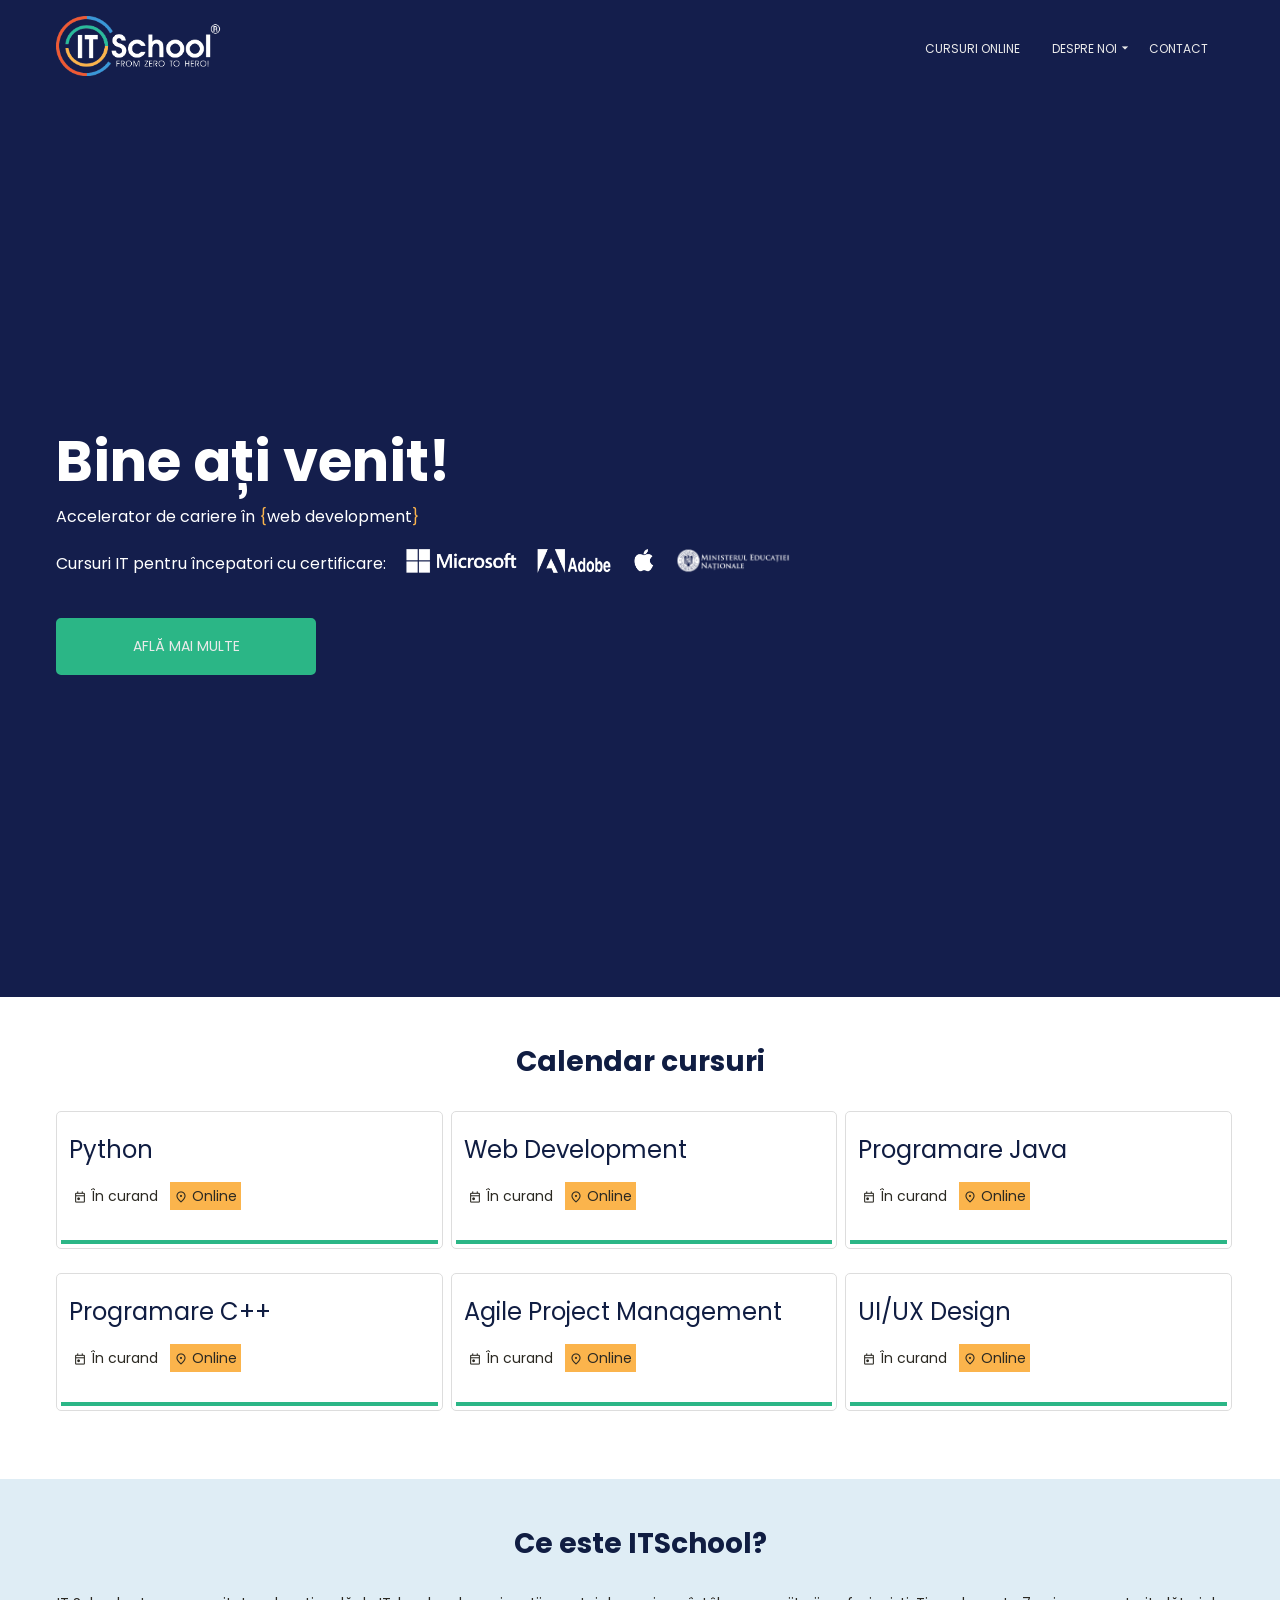
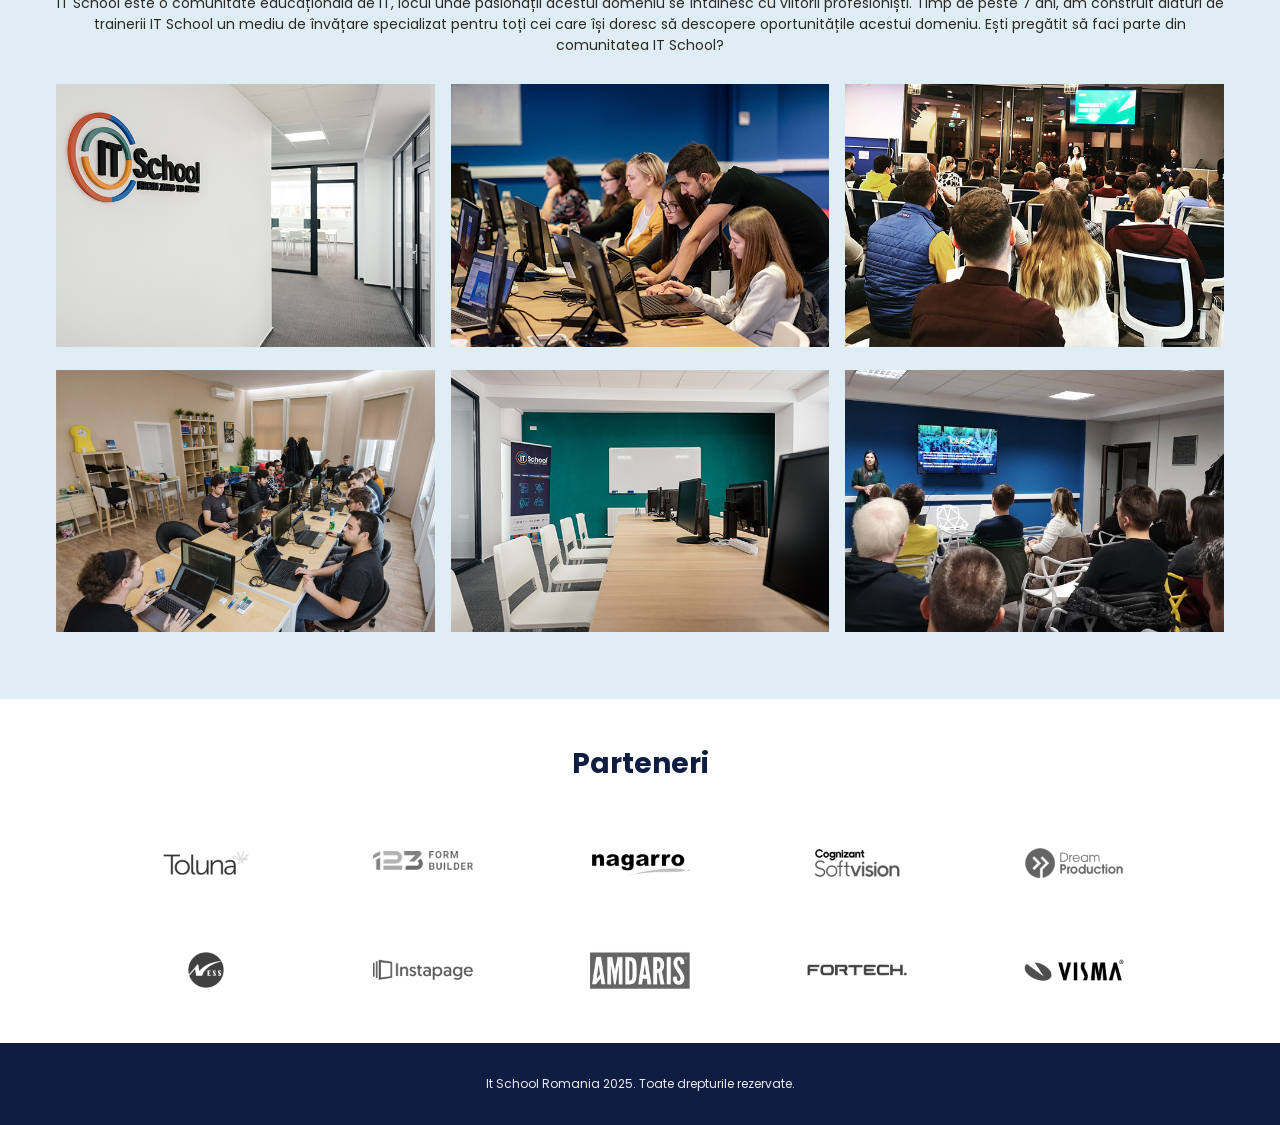
==== index.html @ 1e092759 "first commit" ====
<!DOCTYPE html>
<html lang="en">
  <head>
    <meta charset="UTF-8" />
    <meta name="viewport" content="width=device-width, initial-scale=1.0" />
    <title>First UI APP</title>
    <!-- Adaugam meta tag-urile pentru SEO -->
    <meta
      name="description"
      content="Prima aplicatie de UI folosind doar HTML si CSS"
    />
    <!-- Includem font-urile de la google -->
    <link rel="preconnect" href="https://fonts.googleapis.com" />
    <link rel="preconnect" href="https://fonts.gstatic.com" crossorigin />
    <link
      href="https://fonts.googleapis.com/css2?family=Poppins:ital,wght@0,400;0,700;1,400&display=swap"
      rel="stylesheet"
    />
    <!-- Includem iconitele tot de la Google: Material Icons -->
    <link
      href="https://fonts.googleapis.com/css2?family=Material+Symbols+Outlined:opsz,wght,FILL,GRAD@24,400,0,0"
      rel="stylesheet"
    />
    <!-- Includem CSS-urile noastre -->
    <link rel="stylesheet" href="css/main.css" />
    <link rel="stylesheet" href="css/homepage.css" />
  </head>
  <body>
    <header>
      <nav>
        <div class="container">
          <a href="index.html" class="logo-link">
            <img src="img/itschool-logo.png" alt="ItSchool" />
          </a>
          <div class="menu-icon-container">
            <!-- Inseram iconita de meniu folosita la mobile + un checkbox folosit ca si hack de css ca sa aratam/ascundem meniul pe mobile -->
            <span class="material-symbols-outlined menu-icon"> menu </span>
            <input type="checkbox" />
            <ul>
              <li><a href="pages/courses.html">Cursuri Online</a></li>
              <li class="about-us">
                <a href="pages/about.html"
                  >Despre noi
                  <!-- Inseram iconita de arrow-down de pe Material Icon -->
                  <span class="material-symbols-outlined arrow-down-icon">
                    arrow_drop_down
                  </span>
                </a>
                <!-- Inseram sub-meniul afisat la hover 'Despre noi' -->
                <div class="submenu">
                  <a href="index.html">HomePage</a>
                  <a href="pages/about.html">Despre Noi</a>
                </div>
              </li>
              <li>
                <a href="pages/contact.html">Contact</a>
              </li>
            </ul>
          </div>
        </div>
      </nav>
    </header>
    <main>
      <section class="welcome">
        <div class="container">
          <h1>Bine ați venit!</h1>
          <p>
            Accelerator de cariere în <span>{</span>web development<span
              >}</span
            >
          </p>
          <p>
            Cursuri IT pentru începatori cu certificare:
            <img src="img/microsoft.png" alt="Microsoft" />
            <img src="img/adobe.png" alt="Adobe" />
            <img src="img/apple.png" alt="Apple" />
            <img src="img/minister.png" alt="Ministerul Educatiei" />
          </p>
          <a href="pages/courses.html">Află mai multe</a>
        </div>
      </section>
      <!-- Sectiune pentru cursuri -->
      <section class="courses">
        <div class="container grid">
          <h2>Calendar cursuri</h2>
          <div class="courses-container">
            <div class="course-wrapper">
              <div class="course">
                <div class="content">
                  <a href="pages/courses/course-python.html"><h3>Python</h3></a>
                  <div class="badges">
                    <span class="date">
                      <span class="material-symbols-outlined"> today </span>
                      <span>În curand</span>
                    </span>
                    <span class="place">
                      <span class="material-symbols-outlined">
                        location_on
                      </span>
                      <span>Online</span>
                    </span>
                  </div>
                </div>
              </div>
            </div>
            <!-- Curs 2 -->
            <div class="course-wrapper">
              <div class="course">
                <div class="content">
                  <a href="pages/courses/web-dev.html"
                    ><h3>Web Development</h3></a
                  >
                  <div class="badges">
                    <span class="date">
                      <span class="material-symbols-outlined"> today </span>
                      <span>În curand</span>
                    </span>
                    <span class="place">
                      <span class="material-symbols-outlined">
                        location_on
                      </span>
                      <span>Online</span>
                    </span>
                  </div>
                </div>
              </div>
            </div>
            <!-- End curs 2 -->
            <!-- Curs 3 -->
            <div class="course-wrapper">
              <div class="course">
                <div class="content">
                  <a href="pages/courses/course-java.html"
                    ><h3>Programare Java</h3></a
                  >
                  <div class="badges">
                    <span class="date">
                      <span class="material-symbols-outlined"> today </span>
                      <span>În curand</span>
                    </span>
                    <span class="place">
                      <span class="material-symbols-outlined">
                        location_on
                      </span>
                      <span>Online</span>
                    </span>
                  </div>
                </div>
              </div>
            </div>
            <!-- End curs 3 -->
            <!-- Curs 4 -->
            <div class="course-wrapper">
              <div class="course">
                <div class="content">
                  <a href="pages/courses/course-c-plus-plus.html"
                    ><h3>Programare C++</h3></a
                  >
                  <div class="badges">
                    <span class="date">
                      <span class="material-symbols-outlined"> today </span>
                      <span>În curand</span>
                    </span>
                    <span class="place">
                      <span class="material-symbols-outlined">
                        location_on
                      </span>
                      <span>Online</span>
                    </span>
                  </div>
                </div>
              </div>
            </div>
            <!-- End curs 4 -->
            <!-- Curs 5 -->
            <div class="course-wrapper">
              <div class="course">
                <div class="content">
                  <a href="pages/courses/agile.html"
                    ><h3>Agile Project Management</h3></a
                  >
                  <div class="badges">
                    <span class="date">
                      <span class="material-symbols-outlined"> today </span>
                      <span>În curand</span>
                    </span>
                    <span class="place">
                      <span class="material-symbols-outlined">
                        location_on
                      </span>
                      <span>Online</span>
                    </span>
                  </div>
                </div>
              </div>
            </div>
            <!-- End curs 5 -->
            <!-- Curs 6 -->
            <div class="course-wrapper">
              <div class="course">
                <div class="content">
                  <a href="pages/courses/ui-ux-design.html"
                    ><h3>UI/UX Design</h3></a
                  >
                  <div class="badges">
                    <span class="date">
                      <span class="material-symbols-outlined"> today </span>
                      <span>În curand</span>
                    </span>
                    <span class="place">
                      <span class="material-symbols-outlined">
                        location_on
                      </span>
                      <span>Online</span>
                    </span>
                  </div>
                </div>
              </div>
            </div>
            <!-- End curs 6 -->
          </div>
        </div>
      </section>
      <!-- End Sectiune pentru cursuri -->
      <!-- Sectiune Cine suntem -->
      <section class="who-we-are">
        <div class="container grid">
          <h2>Ce este ITSchool?</h2>
          <p>
            IT School este o comunitate educațională de IT, locul unde
            pasionații acestui domeniu se întâlnesc cu viitorii profesioniști.
            Timp de peste 7 ani, am construit alături de trainerii IT School un
            mediu de învățare specializat pentru toți cei care își doresc să
            descopere oportunitățile acestui domeniu. Ești pregătit să faci
            parte din comunitatea IT School?
          </p>
          <div class="images-container">
            <div class="image-wrapper">
              <img src="img/about-us-1.jpeg" alt="About" />
            </div>

            <div class="image-wrapper">
              <img src="img/about-us-2.jpeg" alt="About" />
            </div>

            <div class="image-wrapper">
              <img src="img/about-us-3.jpeg" alt="About" />
            </div>

            <div class="image-wrapper">
              <img src="img/about-us-4.jpeg" alt="About" />
            </div>

            <div class="image-wrapper">
              <img src="img/about-us-5.jpeg" alt="About" />
            </div>

            <div class="image-wrapper">
              <img src="img/about-us-6.jpeg" alt="About" />
            </div>
          </div>
        </div>
      </section>
      <!-- End sectiune Cine suntem -->
      <!-- Sectiune Parteneri -->
      <section class="partners">
        <div class="container">
          <h2>Parteneri</h2>
          <div class="partners-container">
            <div class="image-wrapper">
              <a href="https://tolunacorporate.com/" target="_blank"
                ><img src="img/toluna.png" alt="Toluna"
              /></a>
            </div>

            <div class="image-wrapper">
              <a href="https://www.123formbuilder.com/" target="_blank"
                ><img src="img/123formbuilder.png" alt="FormBuilder"
              /></a>
            </div>

            <div class="image-wrapper">
              <a href="https://www.nagarro.com/en/" target="_blank"
                ><img src="img/nagarro.png" alt="Nagarro"
              /></a>
            </div>

            <div class="image-wrapper">
              <a href="https://www.cognizant.com/ro/en" target="_blank"
                ><img src="img/cognizant.png" alt="Cognizant"
              /></a>
            </div>

            <div class="image-wrapper">
              <a href="https://dreamproduction.com/" target="_blank"
                ><img src="img/dreamproduction.png" alt="DreamProduction"
              /></a>
            </div>

            <div class="image-wrapper">
              <a href="https://www.ness.com/ness-romania/" target="_blank"
                ><img src="img/ness.png" alt="Ness"
              /></a>
            </div>

            <div class="image-wrapper">
              <a
                href="https://instapage.com/?gad_source=1&gad_campaignid=21204008344&gbraid=0AAAAA9SyQchfDvV4xFVHQiyvsbG4AHzmZ&gclid=Cj0KCQjw_rPGBhCbARIsABjq9cdwkDh2YE1OomLgQFghxZL7MO6QnkXI1l0y8LYJvrZ7yOF6RBAmEAQaAoFeEALw_wcB"
                target="_blank"
                ><img src="img/instapage.png" alt="insta"
              /></a>
            </div>

            <div class="image-wrapper">
              <a href="https://amdaris.com/" target="_blank"
                ><img src="img/amdaris.png" alt="Amdaris"
              /></a>
            </div>

            <div class="image-wrapper">
              <a href="https://www.fortechproducts.ro/" target="_blank"
                ><img src="img/fortech.png" alt="Fortech"
              /></a>
            </div>

            <div class="image-wrapper">
              <a href="https://www.visma.ro/" target="_blank"
                ><img src="img/visma.png" alt="Visma"
              /></a>
            </div>
          </div>
        </div>
      </section>
      <!-- End sectiune Parteneri -->
    </main>
    <footer>
      <div class="container">
        <p>It School Romania 2025. Toate drepturile rezervate.</p>
      </div>
    </footer>
  </body>
</html>
---- css/main.css ----
/* Definim variabilele de css */
:root {
  --text-primary: #101d42;
  --text-secondary: #fbb44c;
  --text-dark: #2b2922;
  --text-light: #eaeaea;
  --text-white: #ffffff;

  --bg-primary: #141e4c;
  --bg-secondary: #dfedf5;
  --bg-dark: #101d42;
  --bg-light: #ffffff;

  --button-color: #2bb686;

  --fs-large: 16px;
  --fs-medium: 14px;
  --fs-small: 12px;

  --spacing-xl: 42px;
  --spacing-large: 28px;
  --spacing-medium: 16px;
  --spacing-small: 8px;
  --spacing-tiny: 4px;

  --mobile-logo-height: 45px;
}

/* Resetam proprietatile default ale browser-ului */
* {
  box-sizing: border-box;
}

body,
h1,
h2,
h3,
p {
  margin: 0;
  padding: 0;
}

ul {
  list-style-type: none;
  margin: 0;
  padding: 0;
}

a {
  display: block;
  text-decoration: none;
}

/* Resetam stilurile adaugate by default pe mobile */
input [type="submit"] {
  appearance: none;
  opacity: 1;
}

/* Adaugam proprietatile de fonturi si proprietati de culoare */
body {
  font-family: "Poppins", sans-serif;
}
h1 {
  font-size: 56px;
  color: var(--text-light);
}
h2 {
  font-size: 28px;
  color: var(--text-primary);
}

h3 {
  font-size: 24px;
  color: var(--text-secondary);
}
p {
  font-size: var(--fs-medium);
  color: var(--text-dark);
}

/* Definim clasele reutilizabile */
.container {
  max-width: 1200px;
  min-width: 320px;
  margin: auto;
  padding: var(--spacing-medium);
}

/* Definim layout-ul */
body {
  display: flex;
  flex-direction: column;
  min-height: 100vh;
}

main {
  flex-grow: 1;
}

/* Stilizam navigatia */
header {
  position: sticky;
  top: 0;
  width: 100%;
  background-color: var(--bg-primary);
  z-index: 2;
}

nav img {
  height: 60px;
  width: auto;
}
nav .logo-link {
  padding: 0;
}

nav .container {
  display: flex;
  justify-content: space-between;
  align-items: center;
}

nav .arrow-down-icon {
  /* Daca nu specificam top, left, right sau bottom, elementul cu position absolute va fi pozitionat automat, iar in acest caz il pozitioneaza fix cum trebuie */
  position: absolute;
  font-size: var(--fs-large);
}
nav a {
  color: var(--text-light);
  font-size: var(--fs-small);
  /* Transformam textul in majuscule */
  text-transform: uppercase;
  padding: var(--spacing-medium);
}

nav a:hover {
  color: var(--text-secondary);
}

/* Ascundem checkbox-ul pe desktop */
nav input[type="checkbox"] {
  display: none;
}

nav .menu-icon {
  color: var(--text-light);
  display: none;
}

nav ul {
  display: flex;
}

nav ul li {
  position: relative;
}
/* Ascundem by default submeniul */
nav .submenu {
  display: none;
  position: absolute;
  top: calc(100%-var(--spacing-small));
  left: var(--spacing-medium);
  width: 160px;
  background-color: var(--bg-dark);
  padding: var(--spacing-tiny) 0;
  z-index: 3;
}

/* si il aratam la hover pe clasa about-us */
nav .about-us:hover .submenu {
  display: block;
}

nav .submenu a {
  padding: var(--spacing-tiny) var(--spacing-small);
}

/* Stilizarea pentru mobile pentru navigatie */
@media (max-width: 768px) {
  nav img {
    height: var(--mobile-logo-height);
  }

  /* Ascundem link-urile si afisam iconita de meniu + checkbox-ul */
  nav ul {
    display: none;
  }
  nav .menu-icon {
    display: block;
  }

  nav .menu-icon-container {
    position: relative;
  }

  nav input[type="checkbox"] {
    display: block;
    /* Practic afisam checkbox-ul peste iconita de meniu */
    position: absolute;
    top: 0;
    left: 0;
    width: 100%;
    height: 100%;
    /* facem checkbox-ul invizibil, insa el este inca prezent pe ecran - pt asta ne folosim de proprietatea opacity:0 */
    opacity: 0;
    /* schimbam modul de afisare a cursorului  */
    cursor: pointer;
  }
  /* input:checked ~ u; -> inseamna ca aplica css-ul doar pentru fratii de tip ul de pe acelasi nivel cu input-ul */
  nav input[type="checkbox"]:checked ~ ul {
    display: block;
    width: 100%;
    /* pe mobile facem si meniul sa ramana in pozitie fixa */
    position: fixed;
    top: calc(var(--mobile-logo-height) + 2 * var(--spacing-medium));
    left: 0;
    background-color: var(--bg-dark);
  }

  nav .arrow-down-icon,
  nav .about-us:hover .submenu {
    display: none;
  }
}

/* Stilizam footer-ul */
footer {
  background-color: var(--bg-dark);
}

footer p {
  color: var(--text-light);
  text-align: center;
  font-size: var(--fs-small);
  padding: var(--spacing-medium) 0;
}
---- css/homepage.css ----
/* Welcome section stilizare */

.welcome {
  background-color: var(--bg-primary);
  width: 100%;
  height: 100vh;

  display: flex;
  justify-content: center;
  align-items: center;
}

.welcome h1,
.welcome p {
  color: var(--text-white);
}

.welcome p {
  font-size: var(--fs-large);
  margin-bottom: var(--spacing-medium);
}

.welcome p:last-of-type {
  margin-bottom: var(--spacing-xl);
}

.welcome p span {
  color: var(--text-secondary);
}

.welcome img {
  height: 24px;
  width: auto;

  margin-left: var(--spacing-medium);
  position: relative;
  top: var(--spacing-tiny);
}

.welcome .container {
  display: flex;
  flex-direction: column;
  /* Facem ca acest container sa ocupe tot spatiul disponibil */
  flex-grow: 1;
}

.welcome a {
  color: var(--text-light);
  background-color: var(--button-color);

  font-size: var(--fs-medium);
  text-transform: uppercase;
  text-align: center;
  padding: var(--spacing-medium);
  border: 2px solid var(--button-color);
  border-radius: 5px;
  width: 260px;
}

/* Am folosito noua proprietate pt background-color: transparent */
.welcome a:hover {
  background-color: transparent;
}

@media (max-width: 768px) {
  .welcome img {
    display: block;
    margin-top: var(--spacing-medium);
    margin-left: var(--spacing-small);
  }

  .welcome h1 {
    font-size: 40px;
  }

  .welcome p:last-of-type {
    margin-bottom: 0;
  }

  /* ascundem butonul pe mobile */
  .welcome a {
    display: none;
    /* pentru a ascunde un element mai putem folosi 
        visibility:hidden;  cand mai avem nevoie, adica la inspect apare*/
    /* sau */
    /* opacity:0 aici dispare tot elementul, iti seteaza transparenta*/
  }
}

/* Stilizare sectiune cursuri */
.courses h2 {
  text-align: center;
  margin: var(--spacing-large) 0;
}

/* cand nu avem spatiu inseamna ca cele 2 clase sunt pe acelasi element, caut in clasa courses elementul care e si in clasa container si in clasa grid (in acelasi timp) */
.courses .container.grid {
  padding: var(--spacing-medium) var(--spacing-small);
}

.courses .courses-container {
  display: flex;
  flex-wrap: wrap;
  margin-bottom: var(--spacing-large);
}

.courses .course-wrapper {
  width: calc(100% / 3);
  padding-left: var(--spacing-small);
  padding-bottom: var(--spacing-small);
}

.courses .course {
  width: 100%;
  border: 1px solid #ddd;
  border-radius: 5px;
  padding: var(--spacing-tiny);
}

.courses h3 {
  color: var(--text-primary);
  font-weight: 400;
}

.courses h3:hover {
  color: var(--button-color);
}

.courses span {
  font-size: var(--fs-medium);
  color: var(--text-dark);
}

/* Centram iconitele pe verticala cu proprietatea vertical-align */
.courses .material-symbols-outlined {
  vertical-align: middle;
}

.courses .date,
.courses .place {
  padding: var(--spacing-tiny);
}

.courses .place {
  background-color: var(--text-secondary);
  margin-left: var(--spacing-tiny);
}

.courses .course,
.courses h3,
.courses .badges {
  margin-bottom: var(--spacing-medium);
}

.courses .content {
  padding: var(--spacing-medium) var(--spacing-small);
  border-bottom: 4px solid var(--button-color);
}

@media (max-width: 992px) {
  .courses .course-wrapper {
    width: 50%;
  }
}

@media (max-width: 768px) {
  .courses .course-wrapper {
    width: 100%;
  }
}

/* Stilizare sectiune Cine Suntem */
.who-we-are {
  background-color: var(--bg-secondary);
}

.who-we-are .container.grid {
  padding: var(--spacing-medium) var(--spacing-small);
}

.who-we-are h2 {
  padding-top: var(--spacing-large);
}

.who-we-are h2,
.who-we-are p {
  text-align: center;
  margin-bottom: var(--spacing-large);
}

.who-we-are p {
  margin-right: var(--spacing-small);
  margin-left: var(--spacing-small);
}

.who-we-are .images-container {
  display: flex;
  flex-wrap: wrap;
  margin-bottom: var(--spacing-large);
}

.who-we-are img {
  width: 100%;
  height: auto;
}

.who-we-are .image-wrapper {
  width: calc(100% / 3);
  padding-right: var(--spacing-small);
  padding-left: var(--spacing-small);
  margin-bottom: var(--spacing-medium);
}

@media (max-width: 992px) {
  .who-we-are .image-wrapper {
    width: 50%;
  }
}

@media (max-width: 768px) {
  .who-we-are .image-wrapper {
    width: 100%;
  }
}

/* Stilizare sectiune Parteneri */
.partners h2 {
  text-align: center;
  padding-top: var(--spacing-large);
}

.partners h2,
.partners .partners-container {
  margin-bottom: var(--spacing-large);
}

.partners .partners-container {
  display: flex;
  flex-wrap: wrap;
  justify-content: space-around;
  margin: 0 var(--spacing-xl);
}

.partners .image-wrapper {
  width: 100px;
  margin-left: var(--spacing-xl);
  margin-right: var(--spacing-xl);
}

.partners img {
  width: 100%;
  height: auto;
  /* Facem pozele gri */
  filter: grayscale(100%);
}

/* La hover coloram din nou pozele */
.partners img:hover {
  filter: grayscale(0);
  transform: scale(2);
}
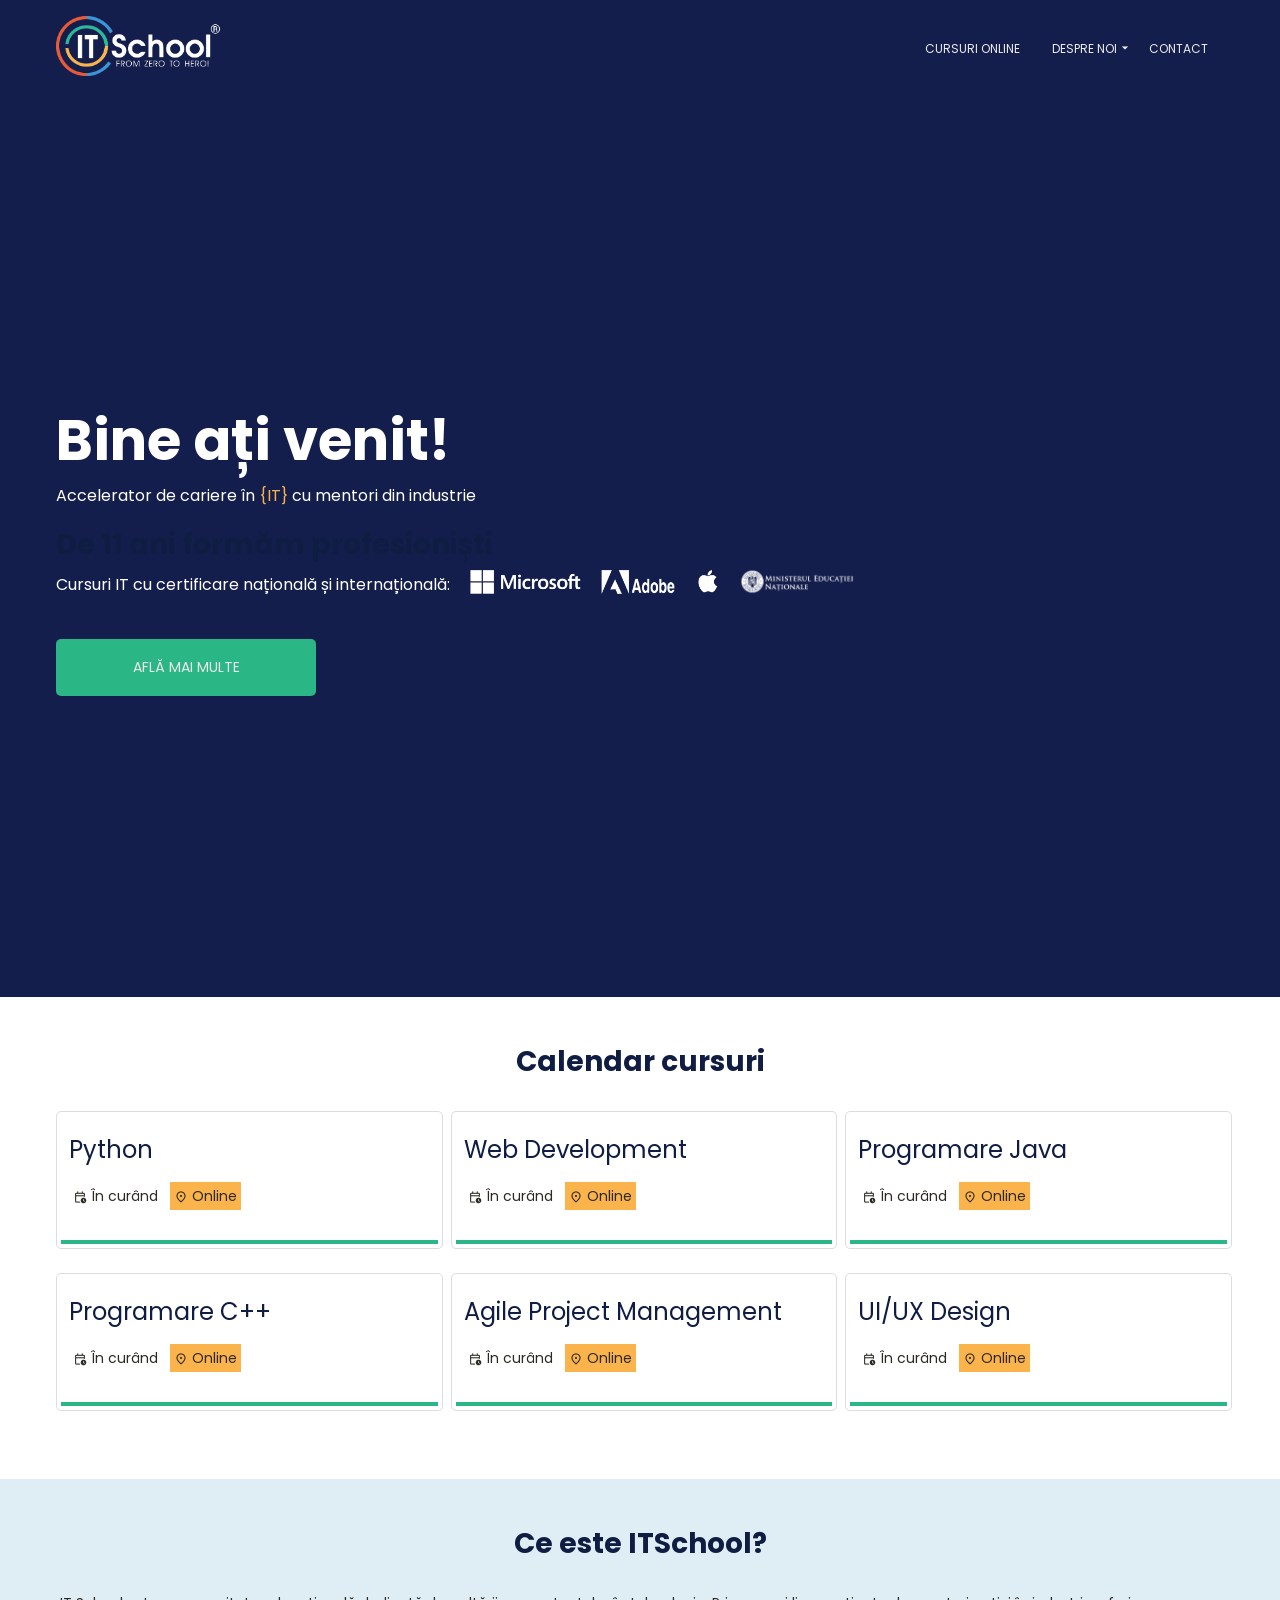
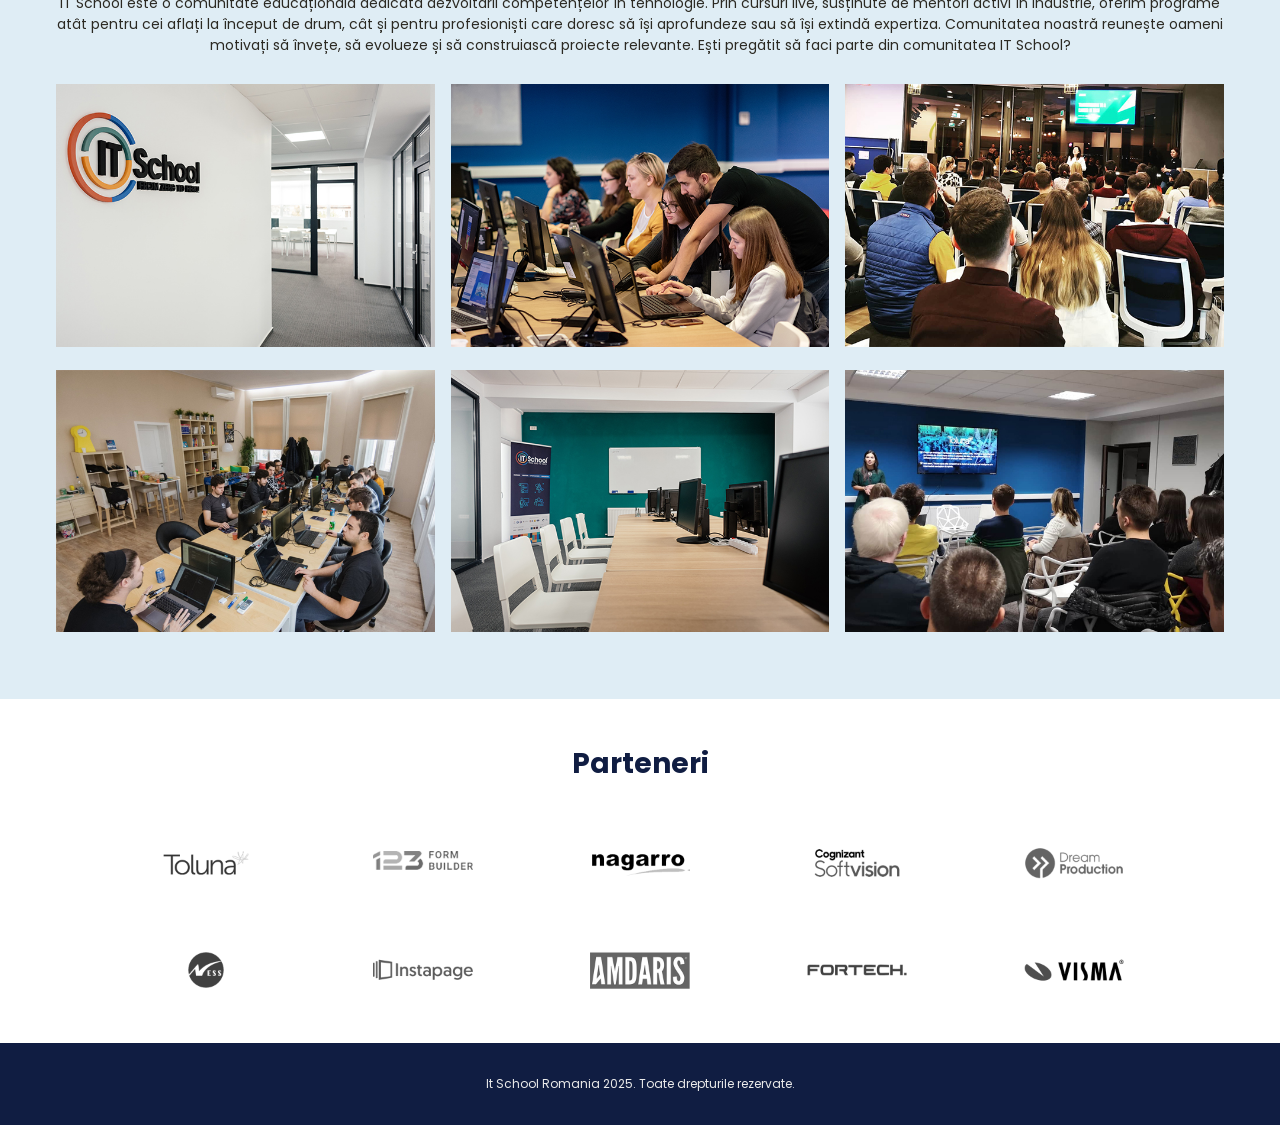
==== commit 0e51a96b: "update courses container" ====
--- a/index.html
+++ b/index.html
@@ -1,27 +1,24 @@
-<!DOCTYPE html>
+<!doctype html>
 <html lang="en">
   <head>
     <meta charset="UTF-8" />
     <meta name="viewport" content="width=device-width, initial-scale=1.0" />
-    <title>First UI APP</title>
+    <title>IT School</title>
     <!-- Adaugam meta tag-urile pentru SEO -->
     <meta
       name="description"
       content="Prima aplicatie de UI folosind doar HTML si CSS"
     />
-    <!-- Includem font-urile de la google -->
     <link rel="preconnect" href="https://fonts.googleapis.com" />
     <link rel="preconnect" href="https://fonts.gstatic.com" crossorigin />
     <link
       href="https://fonts.googleapis.com/css2?family=Poppins:ital,wght@0,400;0,700;1,400&display=swap"
       rel="stylesheet"
     />
-    <!-- Includem iconitele tot de la Google: Material Icons -->
     <link
       href="https://fonts.googleapis.com/css2?family=Material+Symbols+Outlined:opsz,wght,FILL,GRAD@24,400,0,0"
       rel="stylesheet"
     />
-    <!-- Includem CSS-urile noastre -->
     <link rel="stylesheet" href="css/main.css" />
     <link rel="stylesheet" href="css/homepage.css" />
   </head>
@@ -41,7 +38,6 @@
               <li class="about-us">
                 <a href="pages/about.html"
                   >Despre noi
-                  <!-- Inseram iconita de arrow-down de pe Material Icon -->
                   <span class="material-symbols-outlined arrow-down-icon">
                     arrow_drop_down
                   </span>
@@ -65,12 +61,11 @@
         <div class="container">
           <h1>Bine ați venit!</h1>
           <p>
-            Accelerator de cariere în <span>{</span>web development<span
-              >}</span
-            >
+            Accelerator de cariere în <span>{IT}</span> cu mentori din industrie
           </p>
+          <h2>De 11 ani formăm profesioniști</h2>
           <p>
-            Cursuri IT pentru începatori cu certificare:
+            Cursuri IT cu certificare națională și internațională:
             <img src="img/microsoft.png" alt="Microsoft" />
             <img src="img/adobe.png" alt="Adobe" />
             <img src="img/apple.png" alt="Apple" />
@@ -90,8 +85,10 @@
                   <a href="pages/courses/course-python.html"><h3>Python</h3></a>
                   <div class="badges">
                     <span class="date">
-                      <span class="material-symbols-outlined"> today </span>
-                      <span>În curand</span>
+                      <span class="material-symbols-outlined">
+                        calendar_clock
+                      </span>
+                      <span>În curând</span>
                     </span>
                     <span class="place">
                       <span class="material-symbols-outlined">
@@ -112,8 +109,10 @@
                   >
                   <div class="badges">
                     <span class="date">
-                      <span class="material-symbols-outlined"> today </span>
-                      <span>În curand</span>
+                      <span class="material-symbols-outlined">
+                        calendar_clock
+                      </span>
+                      <span>În curând</span>
                     </span>
                     <span class="place">
                       <span class="material-symbols-outlined">
@@ -135,8 +134,10 @@
                   >
                   <div class="badges">
                     <span class="date">
-                      <span class="material-symbols-outlined"> today </span>
-                      <span>În curand</span>
+                      <span class="material-symbols-outlined">
+                        calendar_clock
+                      </span>
+                      <span>În curând</span>
                     </span>
                     <span class="place">
                       <span class="material-symbols-outlined">
@@ -158,8 +159,10 @@
                   >
                   <div class="badges">
                     <span class="date">
-                      <span class="material-symbols-outlined"> today </span>
-                      <span>În curand</span>
+                      <span class="material-symbols-outlined">
+                        calendar_clock
+                      </span>
+                      <span>În curând</span>
                     </span>
                     <span class="place">
                       <span class="material-symbols-outlined">
@@ -181,8 +184,10 @@
                   >
                   <div class="badges">
                     <span class="date">
-                      <span class="material-symbols-outlined"> today </span>
-                      <span>În curand</span>
+                      <span class="material-symbols-outlined">
+                        calendar_clock
+                      </span>
+                      <span>În curând</span>
                     </span>
                     <span class="place">
                       <span class="material-symbols-outlined">
@@ -204,8 +209,10 @@
                   >
                   <div class="badges">
                     <span class="date">
-                      <span class="material-symbols-outlined"> today </span>
-                      <span>În curand</span>
+                      <span class="material-symbols-outlined">
+                        calendar_clock
+                      </span>
+                      <span>În curând</span>
                     </span>
                     <span class="place">
                       <span class="material-symbols-outlined">
@@ -227,12 +234,14 @@
         <div class="container grid">
           <h2>Ce este ITSchool?</h2>
           <p>
-            IT School este o comunitate educațională de IT, locul unde
-            pasionații acestui domeniu se întâlnesc cu viitorii profesioniști.
-            Timp de peste 7 ani, am construit alături de trainerii IT School un
-            mediu de învățare specializat pentru toți cei care își doresc să
-            descopere oportunitățile acestui domeniu. Ești pregătit să faci
-            parte din comunitatea IT School?
+            IT School este o comunitate educațională dedicată dezvoltării
+            competențelor în tehnologie. Prin cursuri live, susținute de mentori
+            activi în industrie, oferim programe atât pentru cei aflați la
+            început de drum, cât și pentru profesioniști care doresc să își
+            aprofundeze sau să își extindă expertiza. Comunitatea noastră
+            reunește oameni motivați să învețe, să evolueze și să construiască
+            proiecte relevante. Ești pregătit să faci parte din comunitatea IT
+            School?
           </p>
           <div class="images-container">
             <div class="image-wrapper">
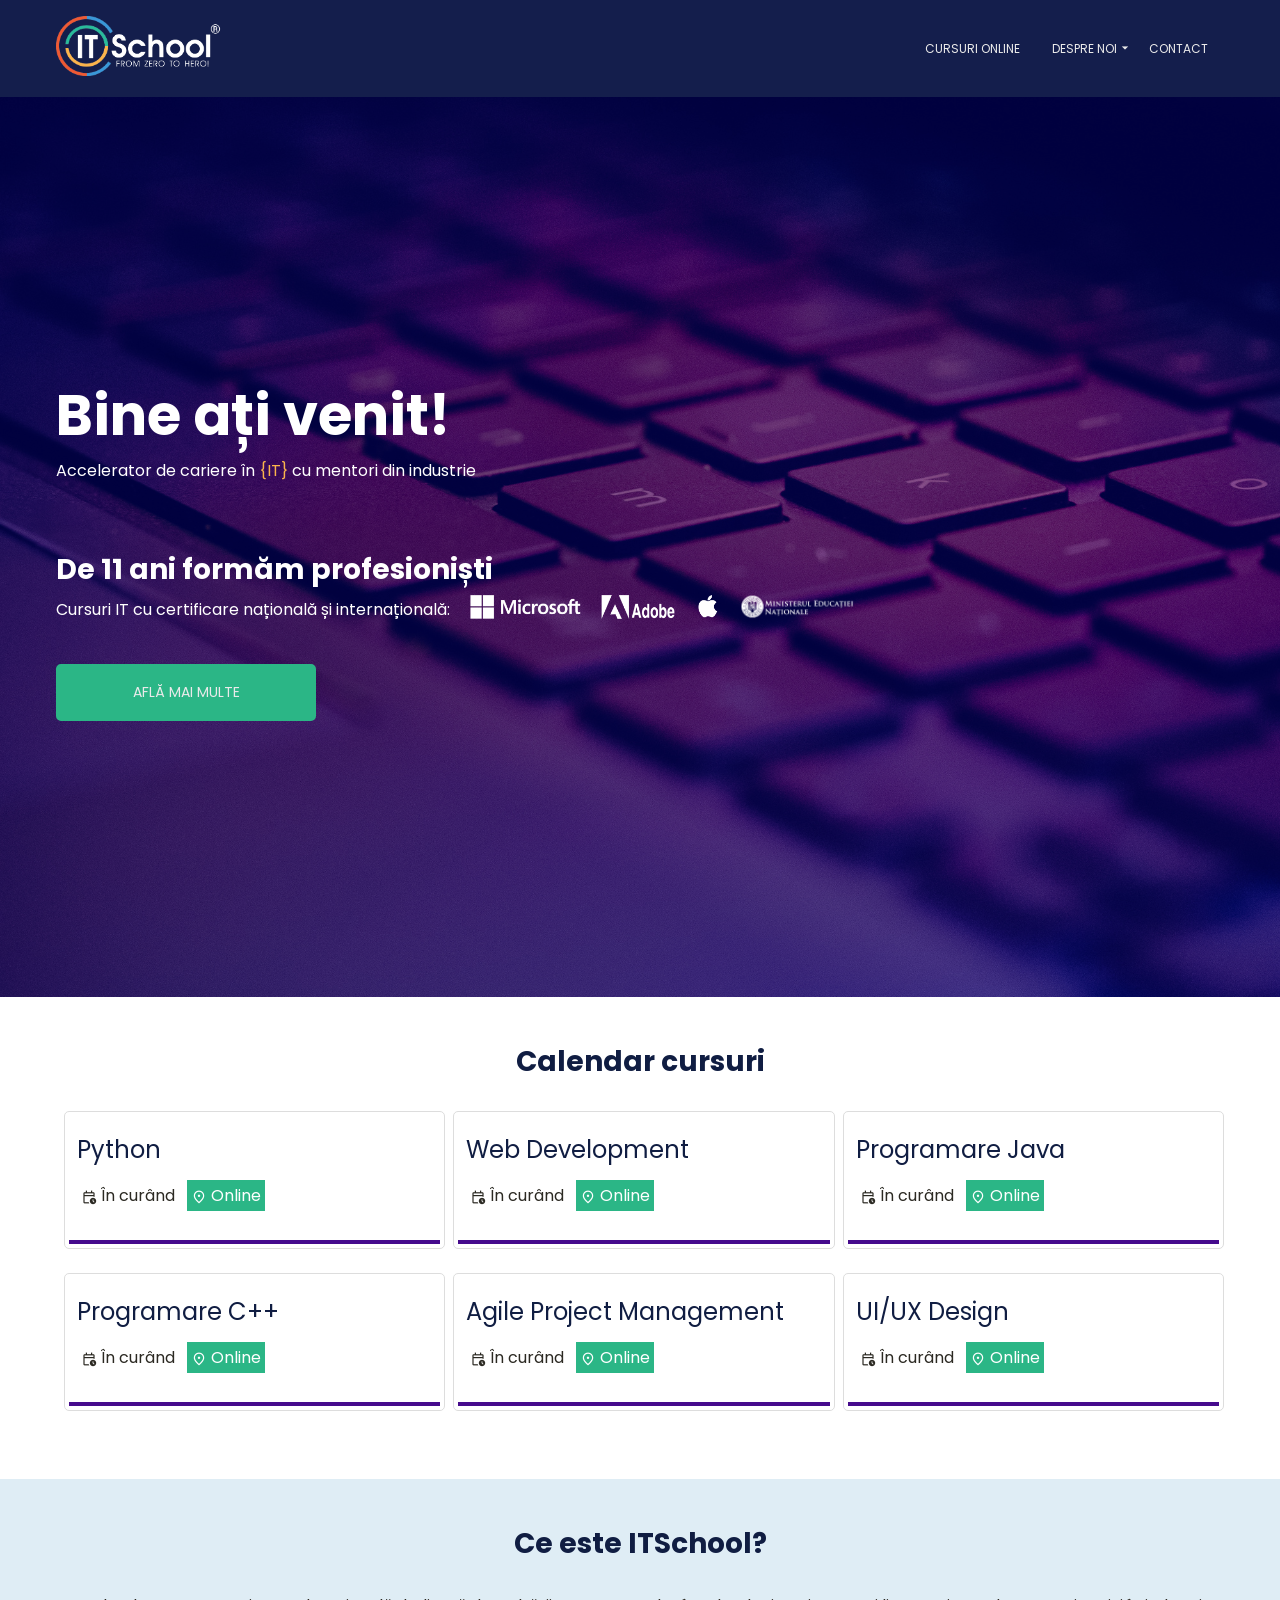
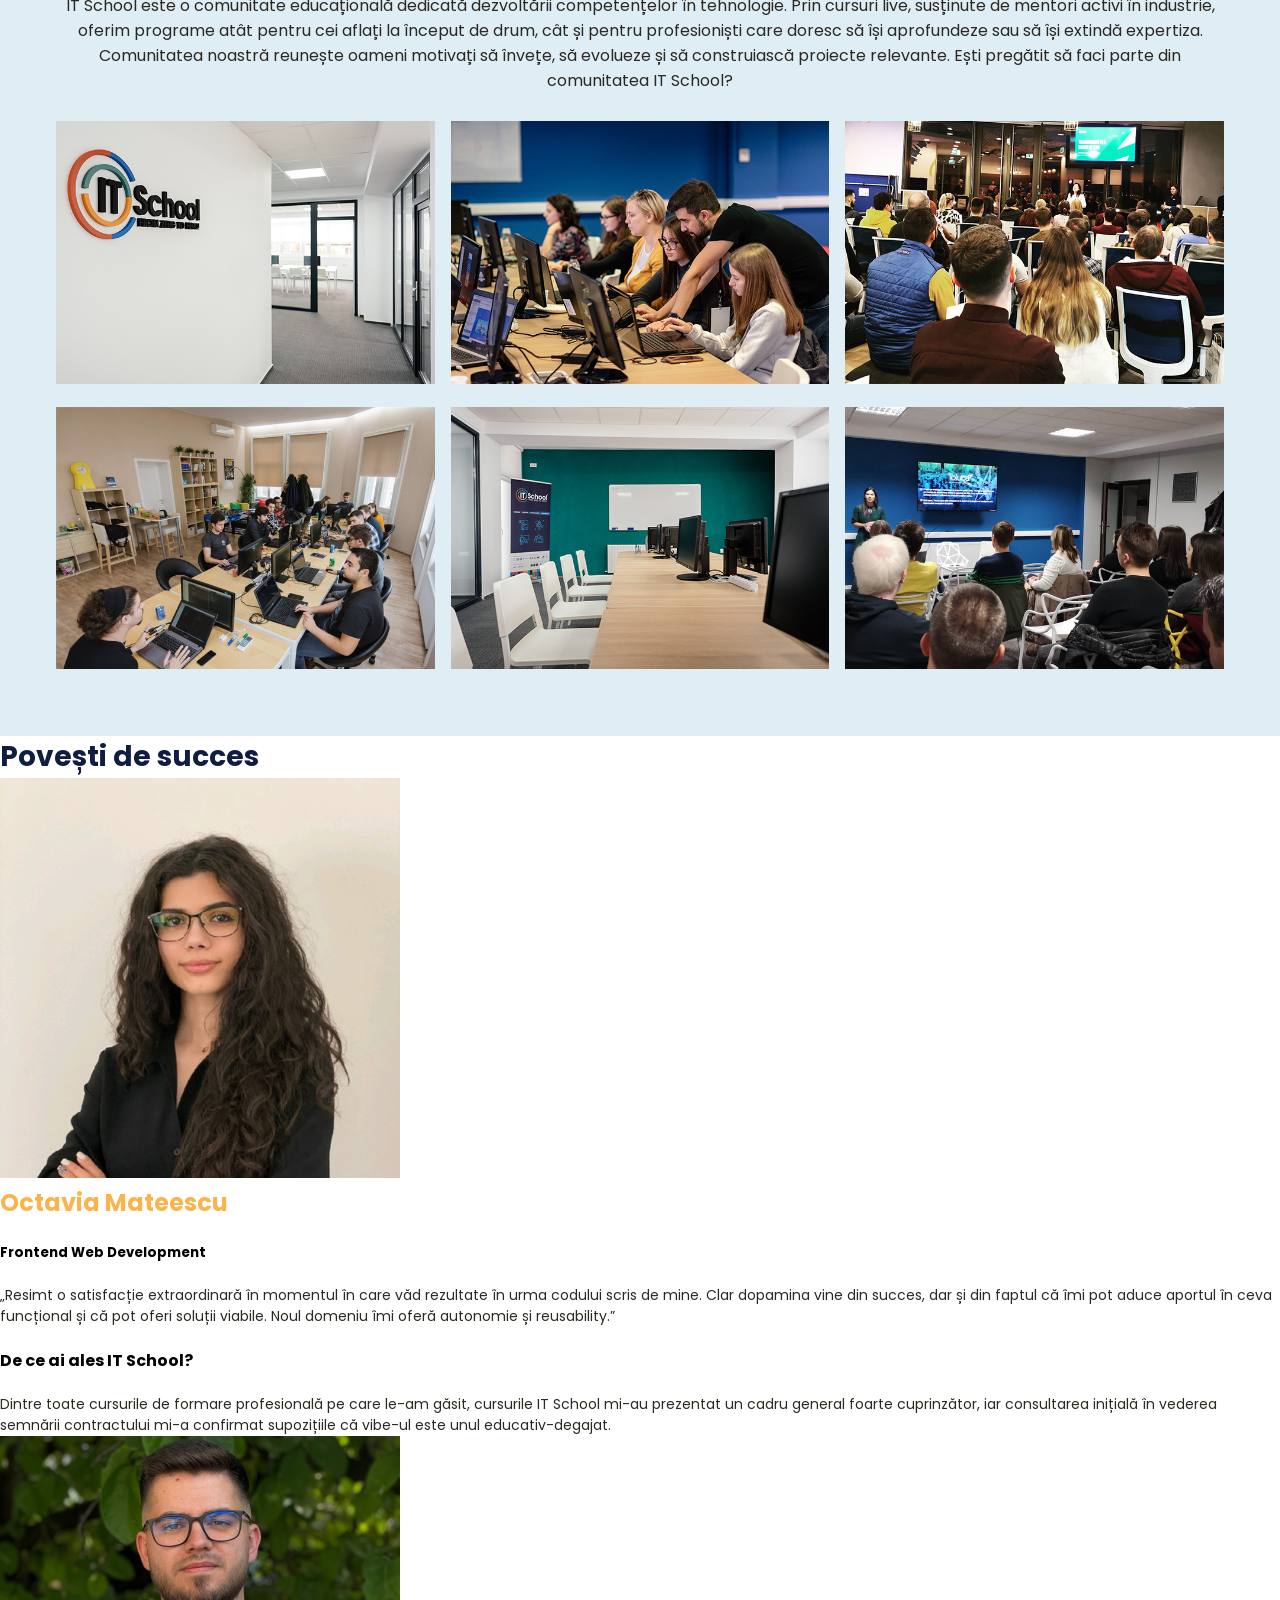
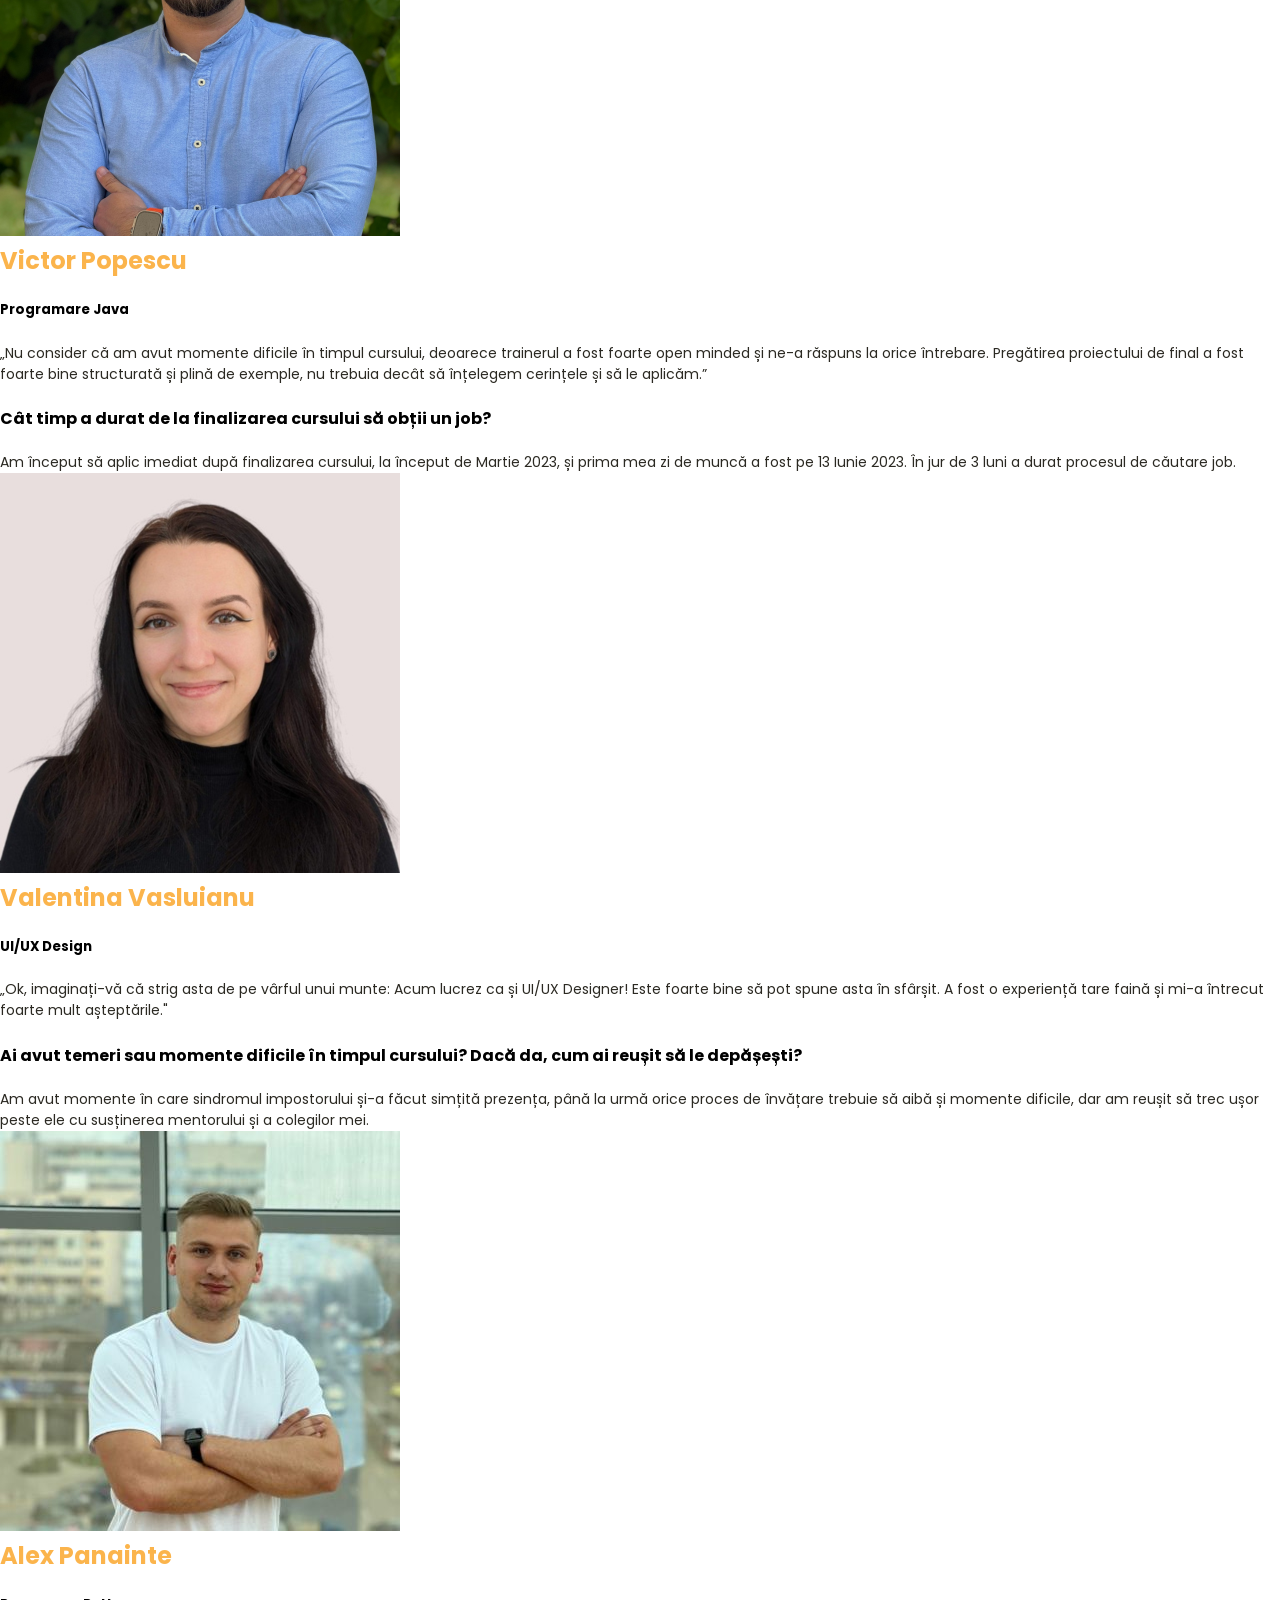
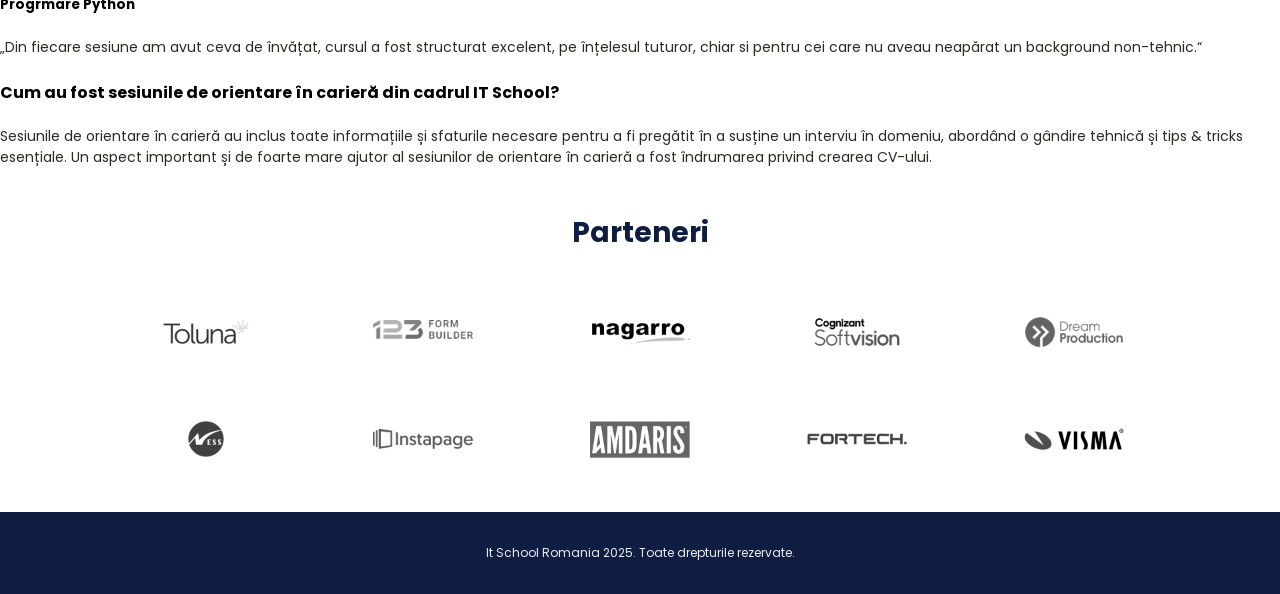
==== commit 4843cb22: "adding testimonials cards" ====
--- a/index.html
+++ b/index.html
@@ -271,6 +271,133 @@
         </div>
       </section>
       <!-- End sectiune Cine suntem -->
+      <!-- Sectiune testimoniale -->
+      <section class="testimoniale">
+        <h2>Povești de succes</h2>
+        <div class="container-grid">
+          <div class="absolvent-container">
+            <div class="absolvent-wrapper">
+              <div class="absolvent">
+                <img
+                  src="img/octavia-mateescu.png"
+                  alt="Octavia Mateescu"
+                  class="presentation-image"
+                />
+                <div class="content">
+                  <h3>Octavia Mateescu</h3>
+                  <h5>Frontend Web Development</h5>
+                  <p class="description">
+                    „Resimt o satisfacție extraordinară în momentul în care văd
+                    rezultate în urma codului scris de mine. Clar dopamina vine
+                    din succes, dar și din faptul că îmi pot aduce aportul în
+                    ceva funcțional și că pot oferi soluții viabile. Noul
+                    domeniu îmi oferă autonomie și reusability.”
+                  </p>
+                  <h4>De ce ai ales IT School?</h4>
+                  <p>
+                    Dintre toate cursurile de formare profesională pe care le-am
+                    găsit, cursurile IT School mi-au prezentat un cadru general
+                    foarte cuprinzător, iar consultarea inițială în vederea
+                    semnării contractului mi-a confirmat supozițiile că vibe-ul
+                    este unul educativ-degajat.
+                  </p>
+                </div>
+              </div>
+            </div>
+
+            <div class="absolvent-wrapper">
+              <div class="absolvent">
+                <img
+                  src="img/victor-popescu.png"
+                  alt="Victor Popescu"
+                  class="presentation-image"
+                />
+                <div class="content">
+                  <h3>Victor Popescu</h3>
+                  <h5>Programare Java</h5>
+                  <p class="description">
+                    „Nu consider că am avut momente dificile în timpul cursului,
+                    deoarece trainerul a fost foarte open minded și ne-a răspuns
+                    la orice întrebare. Pregătirea proiectului de final a fost
+                    foarte bine structurată și plină de exemple, nu trebuia
+                    decât să înțelegem cerințele și să le aplicăm.”
+                  </p>
+                  <h4>
+                    Cât timp a durat de la finalizarea cursului să obții un job?
+                  </h4>
+                  <p>
+                    Am început să aplic imediat după finalizarea cursului, la
+                    început de Martie 2023, și prima mea zi de muncă a fost pe
+                    13 Iunie 2023. În jur de 3 luni a durat procesul de căutare
+                    job.
+                  </p>
+                </div>
+              </div>
+            </div>
+
+            <div class="absolvent-wrapper">
+              <div class="absolvent">
+                <img
+                  src="img/valentina-vasluianu.png"
+                  alt="Valentina Vasluianu"
+                  class="presentation-image"
+                />
+                <div class="content">
+                  <h3>Valentina Vasluianu</h3>
+                  <h5>UI/UX Design</h5>
+                  <p class="description">
+                    „Ok, imaginați-vă că strig asta de pe vârful unui munte:
+                    Acum lucrez ca și UI/UX Designer! Este foarte bine să pot
+                    spune asta în sfârșit. A fost o experiență tare faină și
+                    mi-a întrecut foarte mult așteptările."
+                  </p>
+                  <h4>
+                    Ai avut temeri sau momente dificile în timpul cursului? Dacă
+                    da, cum ai reușit să le depășești?
+                  </h4>
+                  <p>
+                    Am avut momente în care sindromul impostorului și-a făcut
+                    simțită prezența, până la urmă orice proces de învățare
+                    trebuie să aibă și momente dificile, dar am reușit să trec
+                    ușor peste ele cu susținerea mentorului și a colegilor mei.
+                  </p>
+                </div>
+              </div>
+            </div>
+
+            <div class="absolvent-wrapper">
+              <div class="absolvent">
+                <img
+                  src="img/alex-panainte.jpeg"
+                  alt="Alex Panainte"
+                  class="presentation-image"
+                />
+                <div class="content">
+                  <h3>Alex Panainte</h3>
+                  <h5>Progrmare Python</h5>
+                  <p class="description">
+                    „Din fiecare sesiune am avut ceva de învățat, cursul a fost
+                    structurat excelent, pe înțelesul tuturor, chiar si pentru
+                    cei care nu aveau neapărat un background non-tehnic.“
+                  </p>
+                  <h4>
+                    Cum au fost sesiunile de orientare în carieră din cadrul IT
+                    School?
+                  </h4>
+                  <p>
+                    Sesiunile de orientare în carieră au inclus toate
+                    informațiile și sfaturile necesare pentru a fi pregătit în a
+                    susține un interviu în domeniu, abordând o gândire tehnică
+                    și tips & tricks esențiale. Un aspect important și de foarte
+                    mare ajutor al sesiunilor de orientare în carieră a fost
+                    îndrumarea privind crearea CV-ului.
+                  </p>
+                </div>
+              </div>
+            </div>
+          </div>
+        </div>
+      </section>
       <!-- Sectiune Parteneri -->
       <section class="partners">
         <div class="container">
--- a/css/homepage.css
+++ b/css/homepage.css
@@ -1,7 +1,7 @@
 /* Welcome section stilizare */
 
 .welcome {
-  background-color: var(--bg-primary);
+  background-image: url("../img/welcome-background.png");
   width: 100%;
   height: 100vh;
 
@@ -11,10 +11,14 @@
 }
 
 .welcome h1,
+.welcome h2,
 .welcome p {
   color: var(--text-white);
 }
 
+.welcome h2 {
+  margin-top: 50px;
+}
 .welcome p {
   font-size: var(--fs-large);
   margin-bottom: var(--spacing-medium);
@@ -57,7 +61,6 @@
   width: 260px;
 }
 
-/* Am folosito noua proprietate pt background-color: transparent */
 .welcome a:hover {
   background-color: transparent;
 }
@@ -80,10 +83,6 @@
   /* ascundem butonul pe mobile */
   .welcome a {
     display: none;
-    /* pentru a ascunde un element mai putem folosi 
-        visibility:hidden;  cand mai avem nevoie, adica la inspect apare*/
-    /* sau */
-    /* opacity:0 aici dispare tot elementul, iti seteaza transparenta*/
   }
 }
 
@@ -93,8 +92,7 @@
   margin: var(--spacing-large) 0;
 }
 
-/* cand nu avem spatiu inseamna ca cele 2 clase sunt pe acelasi element, caut in clasa courses elementul care e si in clasa container si in clasa grid (in acelasi timp) */
-.courses .container.grid {
+.courses .container .grid {
   padding: var(--spacing-medium) var(--spacing-small);
 }
 
@@ -123,15 +121,13 @@
 }
 
 .courses h3:hover {
-  color: var(--button-color);
-}
-
+  color: var(--text-secondary);
+}
 .courses span {
-  font-size: var(--fs-medium);
+  font-size: var(--fs-large);
   color: var(--text-dark);
 }
 
-/* Centram iconitele pe verticala cu proprietatea vertical-align */
 .courses .material-symbols-outlined {
   vertical-align: middle;
 }
@@ -142,8 +138,11 @@
 }
 
 .courses .place {
-  background-color: var(--text-secondary);
+  background-color: #2bb686;
   margin-left: var(--spacing-tiny);
+}
+.courses .place span {
+  color: var(--text-white);
 }
 
 .courses .course,
@@ -154,7 +153,7 @@
 
 .courses .content {
   padding: var(--spacing-medium) var(--spacing-small);
-  border-bottom: 4px solid var(--button-color);
+  border-bottom: 4px solid #460b8d;
 }
 
 @media (max-width: 992px) {
@@ -191,6 +190,7 @@
 .who-we-are p {
   margin-right: var(--spacing-small);
   margin-left: var(--spacing-small);
+  font-size: var(--fs-large);
 }
 
 .who-we-are .images-container {
@@ -250,11 +250,9 @@
 .partners img {
   width: 100%;
   height: auto;
-  /* Facem pozele gri */
   filter: grayscale(100%);
 }
 
-/* La hover coloram din nou pozele */
 .partners img:hover {
   filter: grayscale(0);
   transform: scale(2);
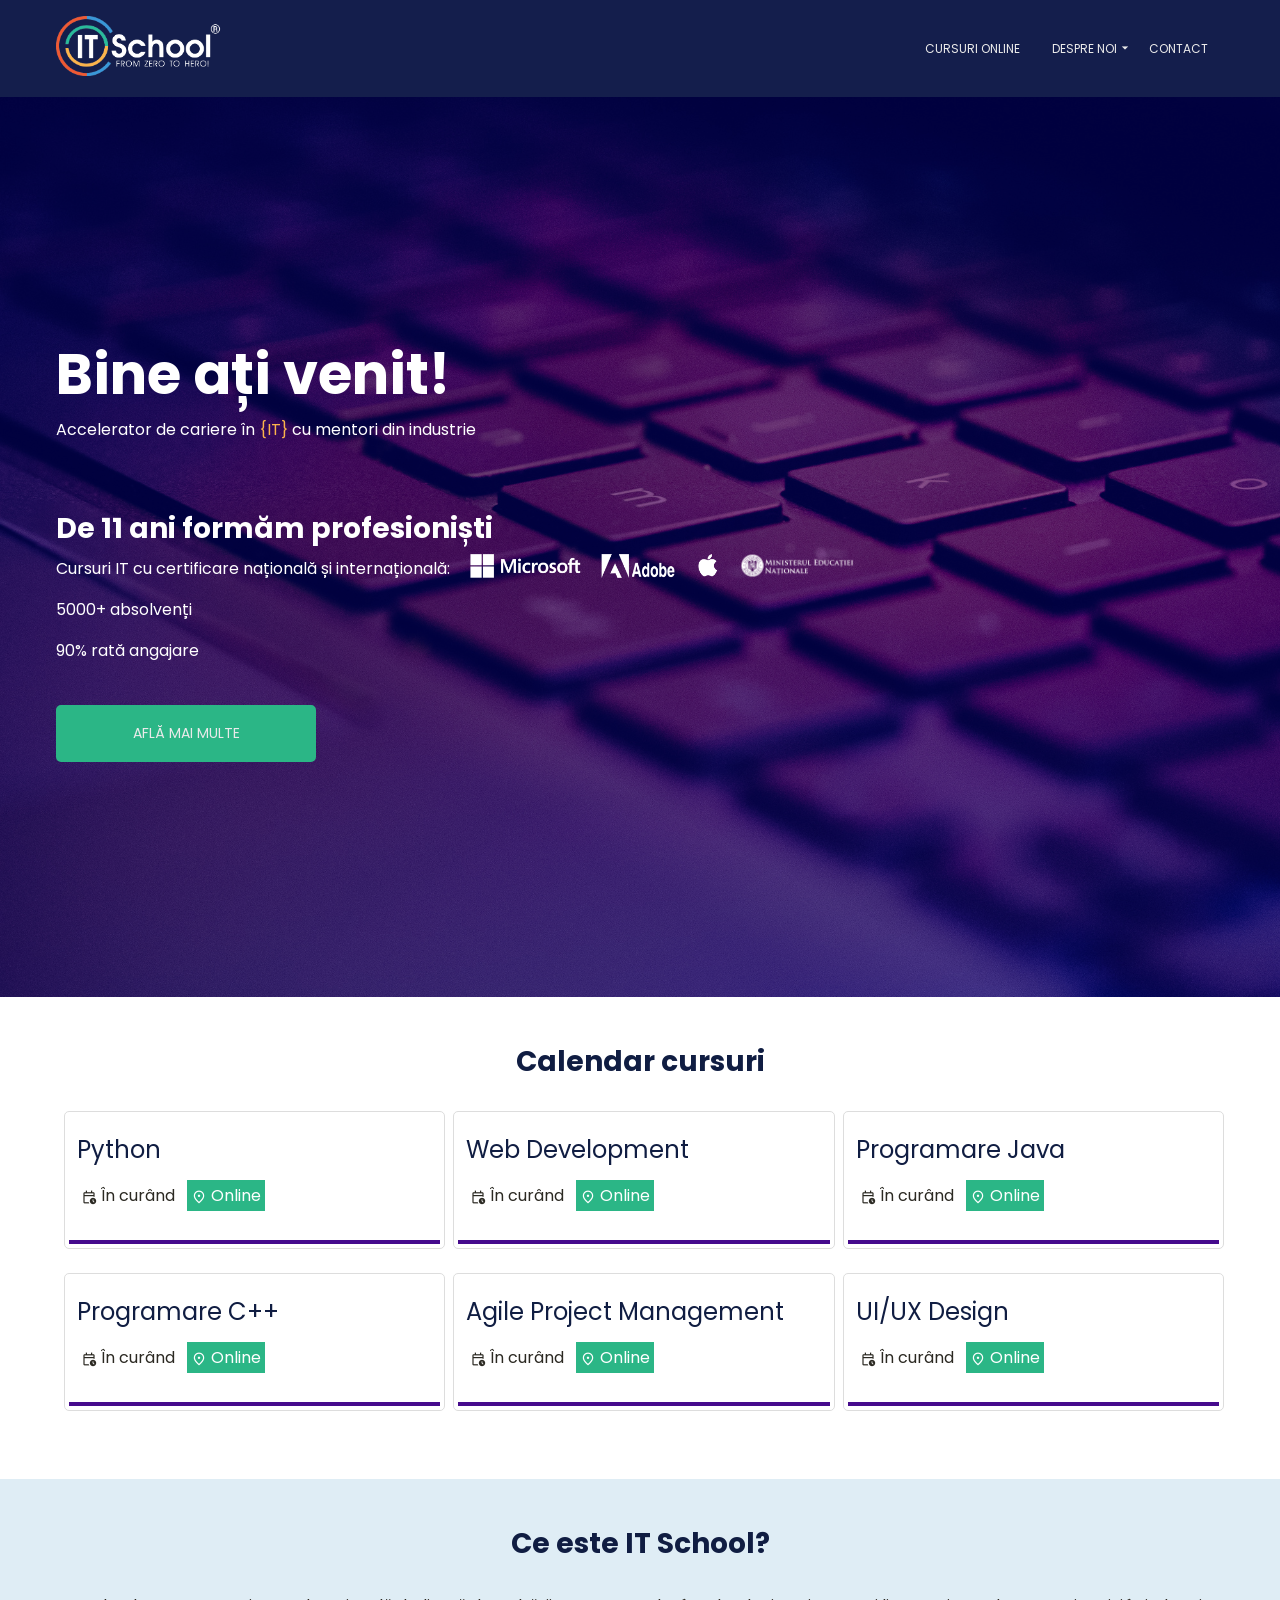
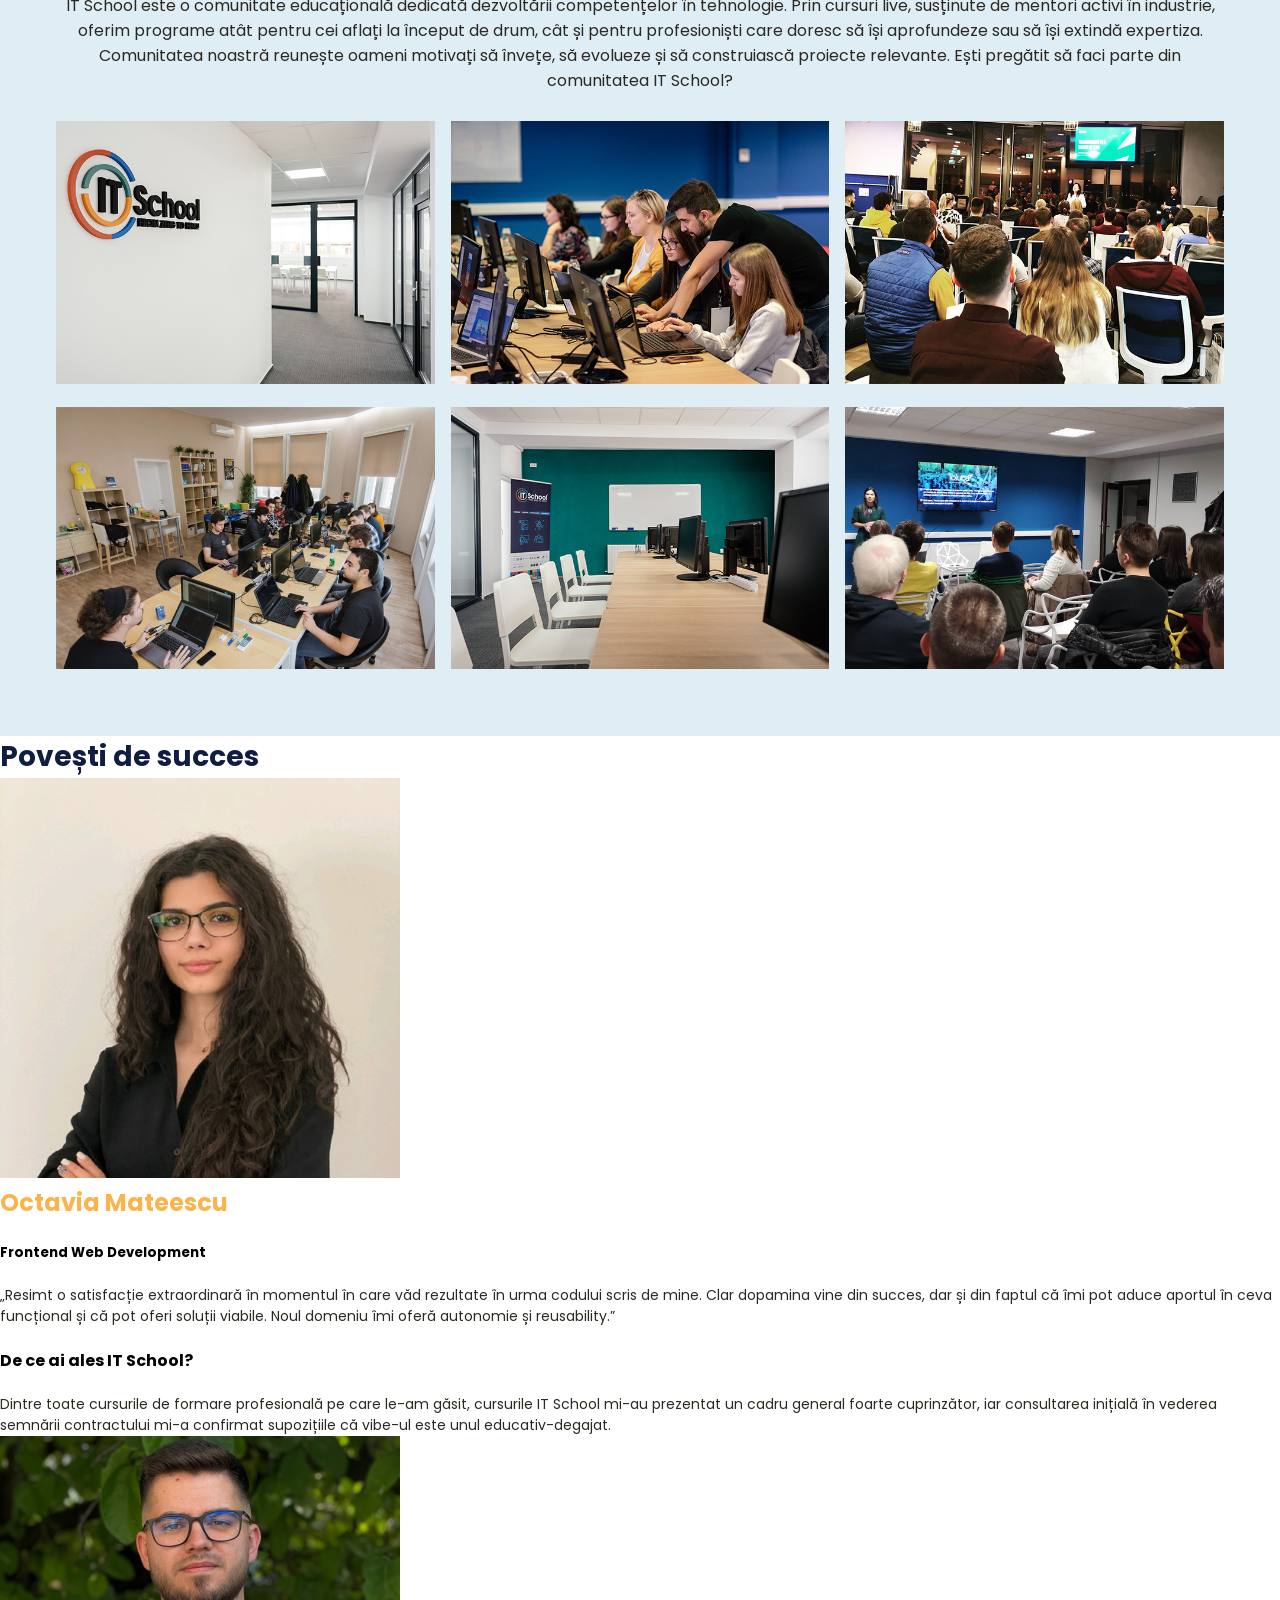
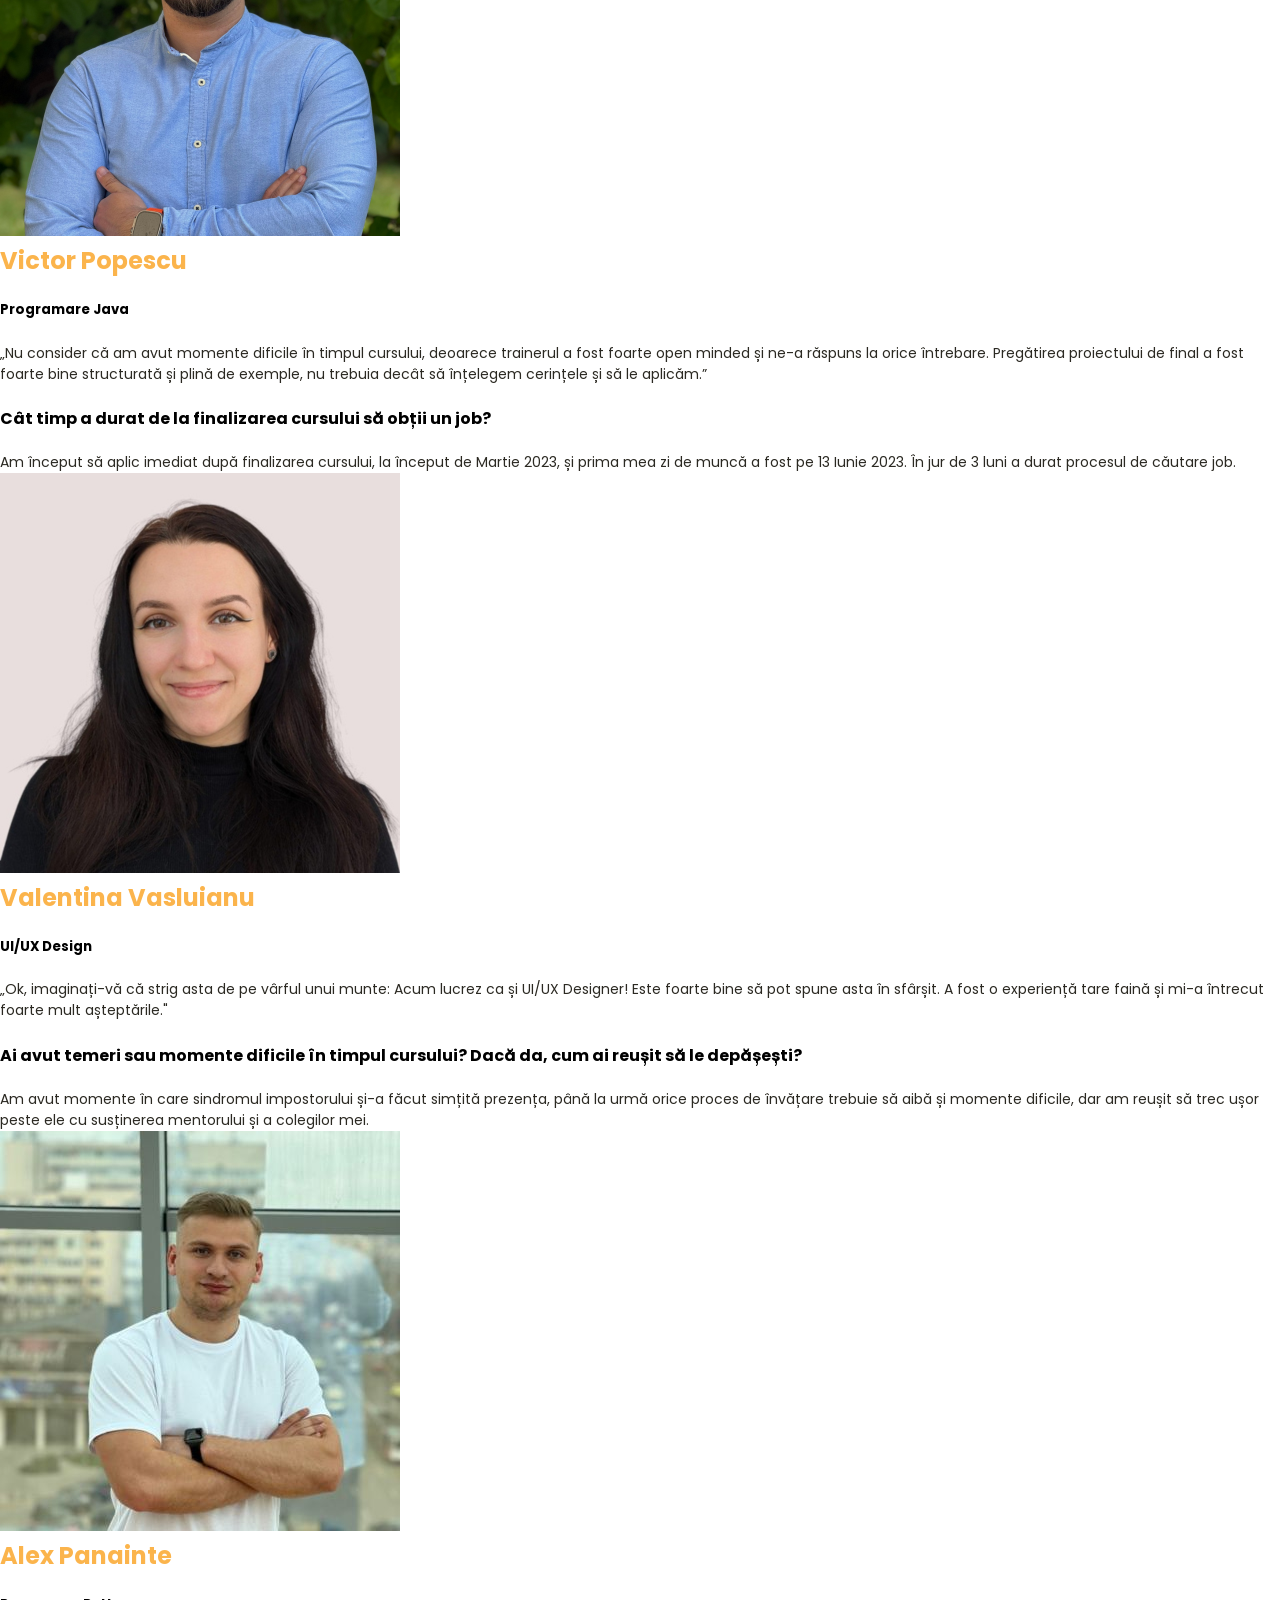
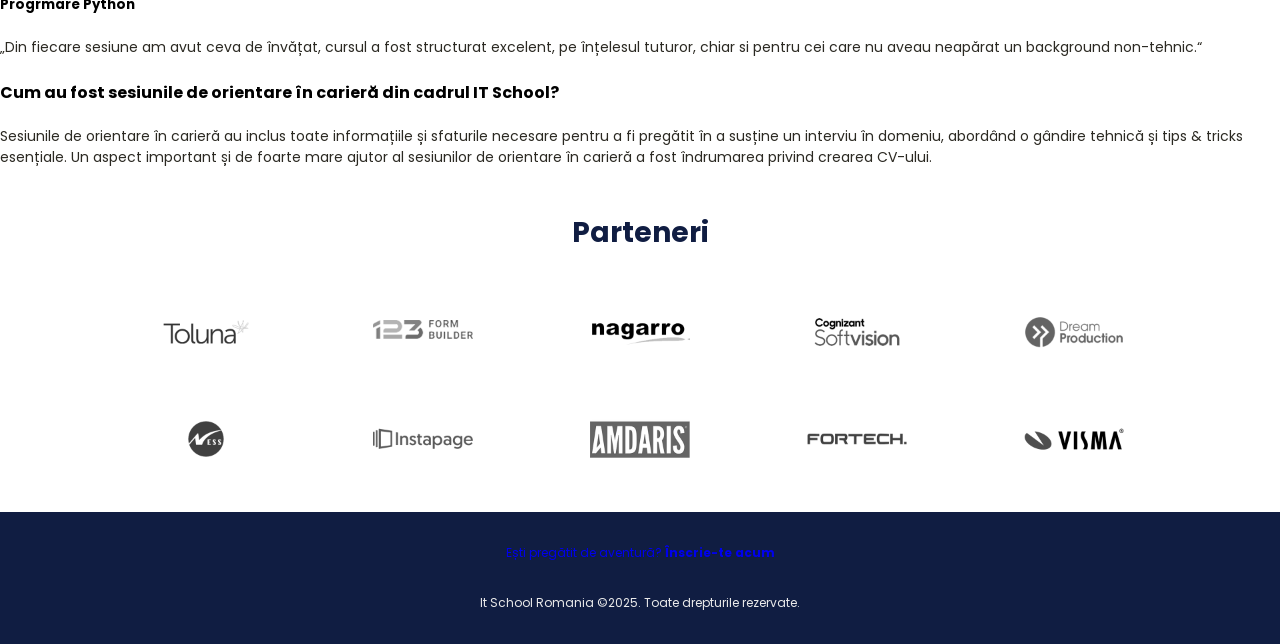
==== commit 78ffa430: "add a new section: testimonials" ====
--- a/index.html
+++ b/index.html
@@ -71,6 +71,8 @@
             <img src="img/apple.png" alt="Apple" />
             <img src="img/minister.png" alt="Ministerul Educatiei" />
           </p>
+          <p>5000+ absolvenți</p>
+          <p>90% rată angajare</p>
           <a href="pages/courses.html">Află mai multe</a>
         </div>
       </section>
@@ -232,7 +234,7 @@
       <!-- Sectiune Cine suntem -->
       <section class="who-we-are">
         <div class="container grid">
-          <h2>Ce este ITSchool?</h2>
+          <h2>Ce este IT School?</h2>
           <p>
             IT School este o comunitate educațională dedicată dezvoltării
             competențelor în tehnologie. Prin cursuri live, susținute de mentori
@@ -398,6 +400,7 @@
           </div>
         </div>
       </section>
+      <!-- End Sectiune Testimoniale -->
       <!-- Sectiune Parteneri -->
       <section class="partners">
         <div class="container">
@@ -471,7 +474,12 @@
     </main>
     <footer>
       <div class="container">
-        <p>It School Romania 2025. Toate drepturile rezervate.</p>
+        <p>
+          <a href="./pages/contact.html"
+            >Ești pregătit de aventură? <strong>Înscrie-te acum</strong></a
+          >
+        </p>
+        <p>It School Romania ©2025. Toate drepturile rezervate.</p>
       </div>
     </footer>
   </body>
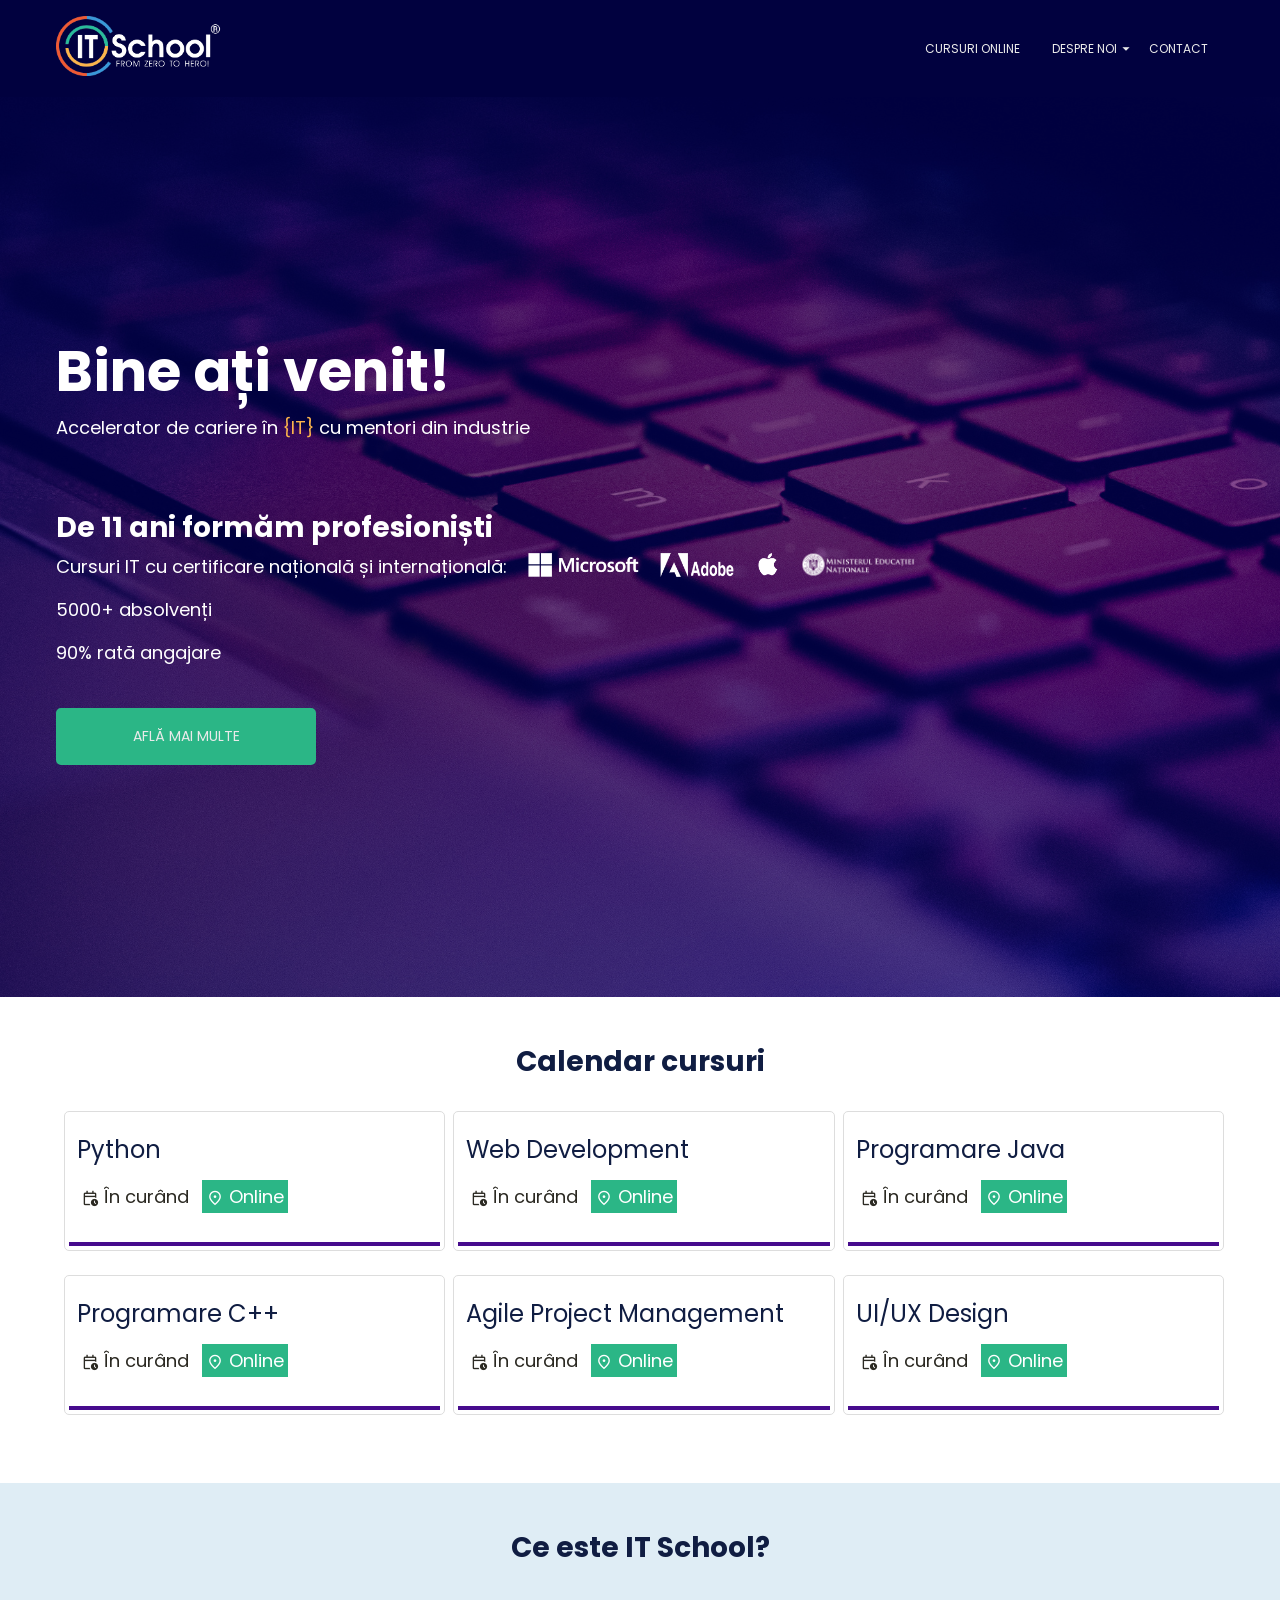
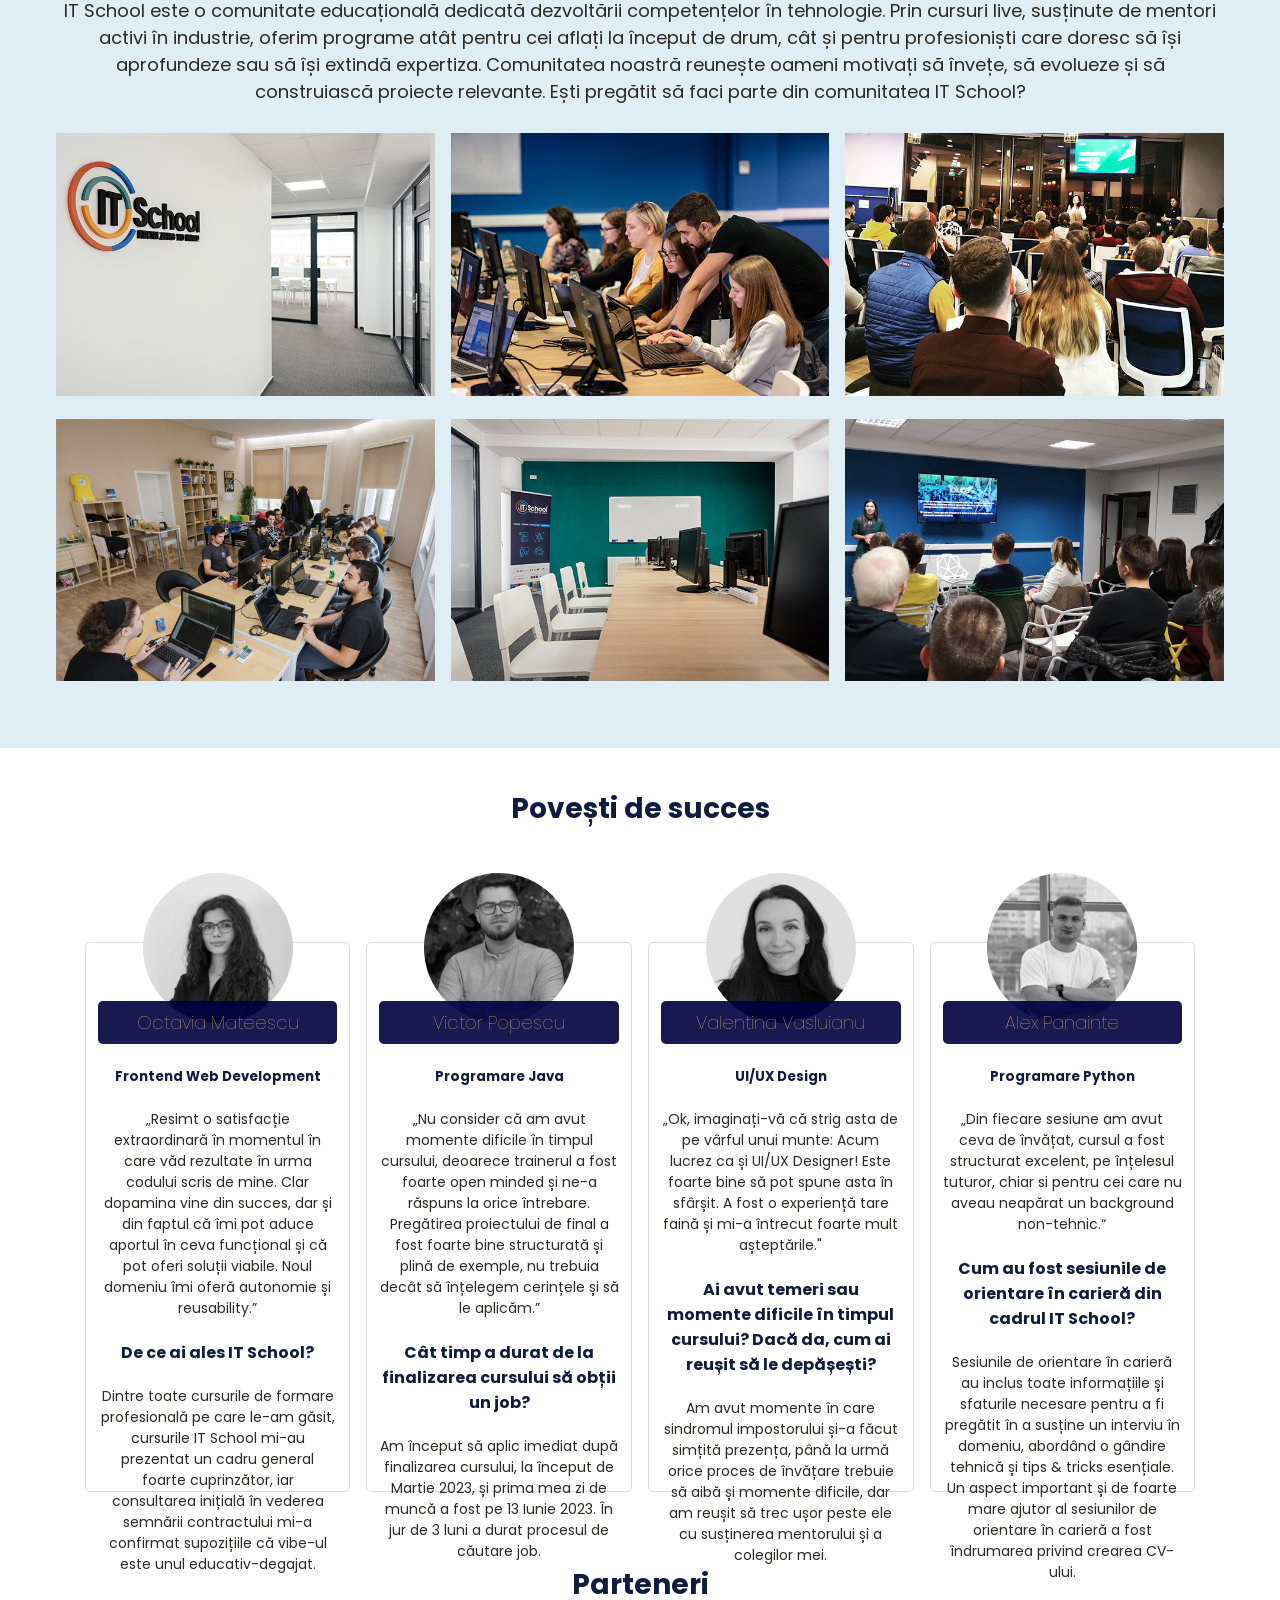
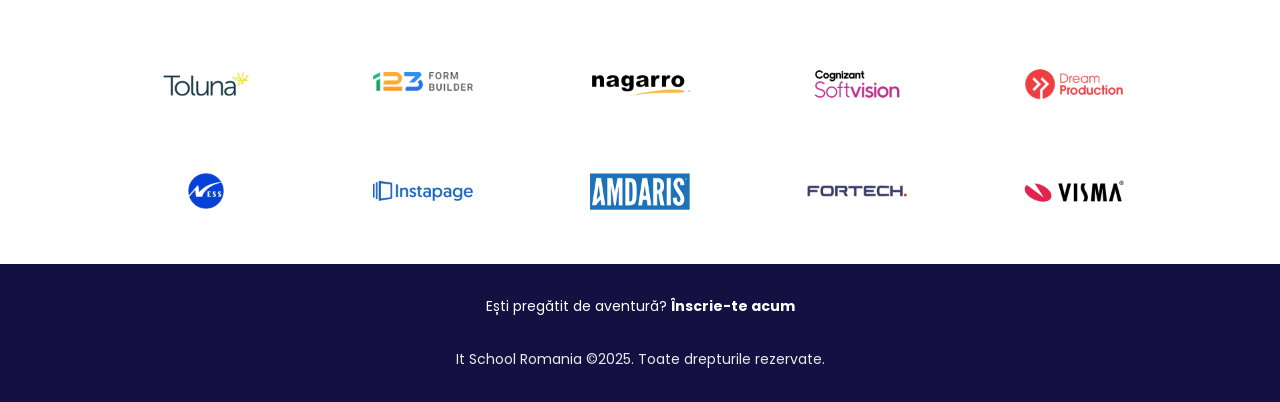
==== commit 5d13cbe9: "update testimonials section" ====
--- a/index.html
+++ b/index.html
@@ -81,6 +81,7 @@
         <div class="container grid">
           <h2>Calendar cursuri</h2>
           <div class="courses-container">
+            <!-- Curs 1 -->
             <div class="course-wrapper">
               <div class="course">
                 <div class="content">
@@ -102,6 +103,7 @@
                 </div>
               </div>
             </div>
+            <!-- End Curs 1 -->
             <!-- Curs 2 -->
             <div class="course-wrapper">
               <div class="course">
@@ -376,7 +378,7 @@
                 />
                 <div class="content">
                   <h3>Alex Panainte</h3>
-                  <h5>Progrmare Python</h5>
+                  <h5>Programare Python</h5>
                   <p class="description">
                     „Din fiecare sesiune am avut ceva de învățat, cursul a fost
                     structurat excelent, pe înțelesul tuturor, chiar si pentru
@@ -400,7 +402,7 @@
           </div>
         </div>
       </section>
-      <!-- End Sectiune Testimoniale -->
+      <!-- End Sectiune testimoniale -->
       <!-- Sectiune Parteneri -->
       <section class="partners">
         <div class="container">
--- a/css/main.css
+++ b/css/main.css
@@ -6,14 +6,14 @@
   --text-light: #eaeaea;
   --text-white: #ffffff;
 
-  --bg-primary: #141e4c;
+  --bg-primary: #01013f;
   --bg-secondary: #dfedf5;
-  --bg-dark: #101d42;
+  --bg-dark: #141042;
   --bg-light: #ffffff;
 
   --button-color: #2bb686;
 
-  --fs-large: 16px;
+  --fs-large: 18px;
   --fs-medium: 14px;
   --fs-small: 12px;
 
@@ -122,14 +122,13 @@
 }
 
 nav .arrow-down-icon {
-  /* Daca nu specificam top, left, right sau bottom, elementul cu position absolute va fi pozitionat automat, iar in acest caz il pozitioneaza fix cum trebuie */
   position: absolute;
   font-size: var(--fs-large);
 }
+
 nav a {
   color: var(--text-light);
   font-size: var(--fs-small);
-  /* Transformam textul in majuscule */
   text-transform: uppercase;
   padding: var(--spacing-medium);
 }
@@ -176,7 +175,7 @@
   padding: var(--spacing-tiny) var(--spacing-small);
 }
 
-/* Stilizarea pentru mobile pentru navigatie */
+/* Stilizarea mobile pentru navigatie */
 @media (max-width: 768px) {
   nav img {
     height: var(--mobile-logo-height);
@@ -207,7 +206,7 @@
     /* schimbam modul de afisare a cursorului  */
     cursor: pointer;
   }
-  /* input:checked ~ u; -> inseamna ca aplica css-ul doar pentru fratii de tip ul de pe acelasi nivel cu input-ul */
+  /* input:checked ~ ul -> inseamna ca aplica css-ul doar pentru fratii de tip ul de pe acelasi nivel cu input-ul */
   nav input[type="checkbox"]:checked ~ ul {
     display: block;
     width: 100%;
@@ -232,6 +231,6 @@
 footer p {
   color: var(--text-light);
   text-align: center;
-  font-size: var(--fs-small);
+  font-size: var(--fs-medium);
   padding: var(--spacing-medium) 0;
 }
--- a/css/homepage.css
+++ b/css/homepage.css
@@ -222,6 +222,111 @@
     width: 100%;
   }
 }
+/* Stilizare sectiune Testimoniale */
+.testimoniale h2 {
+  text-align: center;
+  margin-top: 40px;
+}
+.testimoniale .absolvent-container {
+  display: flex;
+  flex-wrap: wrap;
+  justify-content: center;
+  text-align: center;
+  margin-top: var(--spacing-large);
+}
+
+.testimoniale .absolvent-wrapper {
+  width: 22%;
+  padding-right: var(--spacing-small);
+  padding-left: var(--spacing-small);
+  margin-bottom: var(--spacing-large);
+}
+
+.testimoniale .absolvent-wrapper h4,
+.testimoniale .absolvent-wrapper h5 {
+  color: var(--text-primary);
+}
+.testimoniale .absolvent {
+  width: 100%;
+  height: 550px;
+  padding: var(--spacing-tiny);
+  border: 1px solid #ddd;
+  border-radius: 5px;
+  padding-top: 50px;
+  margin-top: calc(3 * var(--spacing-large));
+  position: relative;
+  display: flex;
+  justify-content: center;
+}
+
+.testimoniale .container.grid {
+  padding: var(--spacing-small);
+}
+
+.testimoniale .absolvent .presentation-image {
+  width: 150px;
+  height: 150px;
+  border-radius: 50%;
+  position: absolute;
+  top: -70px;
+  filter: grayscale(100%);
+}
+
+.testimoniale h3 {
+  color: var(--text-secondary);
+  background-color: var(--bg-primary);
+  border-radius: 5px;
+  width: 100%;
+  z-index: 1;
+  opacity: 0.9;
+  text-align: center;
+  font-size: var(--fs-large);
+  font-weight: 100;
+  padding: var(--spacing-small);
+  margin-top: var(--spacing-small);
+}
+
+.testimoniale h3,
+.testimoniale .description {
+  margin-bottom: var(--spacing-medium);
+}
+
+.testimoniale .content {
+  padding: 0 var(--spacing-small);
+}
+
+@media (max-width: 992px) {
+  .testimoniale .absolvent-wrapper {
+    width: calc(100% / 3);
+  }
+}
+
+@media (max-width: 768px) {
+  .testimoniale .absolvent-wrapper {
+    width: 50%;
+  }
+}
+
+@media (max-width: 576px) {
+  .testimoniale .absolvent-wrapper {
+    width: 100%;
+  }
+  .testimoniale .absolvent {
+    height: 300px;
+  }
+}
+
+@media (max-width: 460px) {
+  .testimoniale .absolvent {
+    height: 400px;
+  }
+}
+
+@media (min-width: 985px) and (max-width: 1195px) {
+  .testimoniale .absolvent {
+    height: 470px;
+  }
+}
 
 /* Stilizare sectiune Parteneri */
 .partners h2 {
@@ -250,10 +355,12 @@
 .partners img {
   width: 100%;
   height: auto;
-  filter: grayscale(100%);
 }
 
 .partners img:hover {
-  filter: grayscale(0);
   transform: scale(2);
 }
+
+footer a {
+  color: var(--text-white);
+}
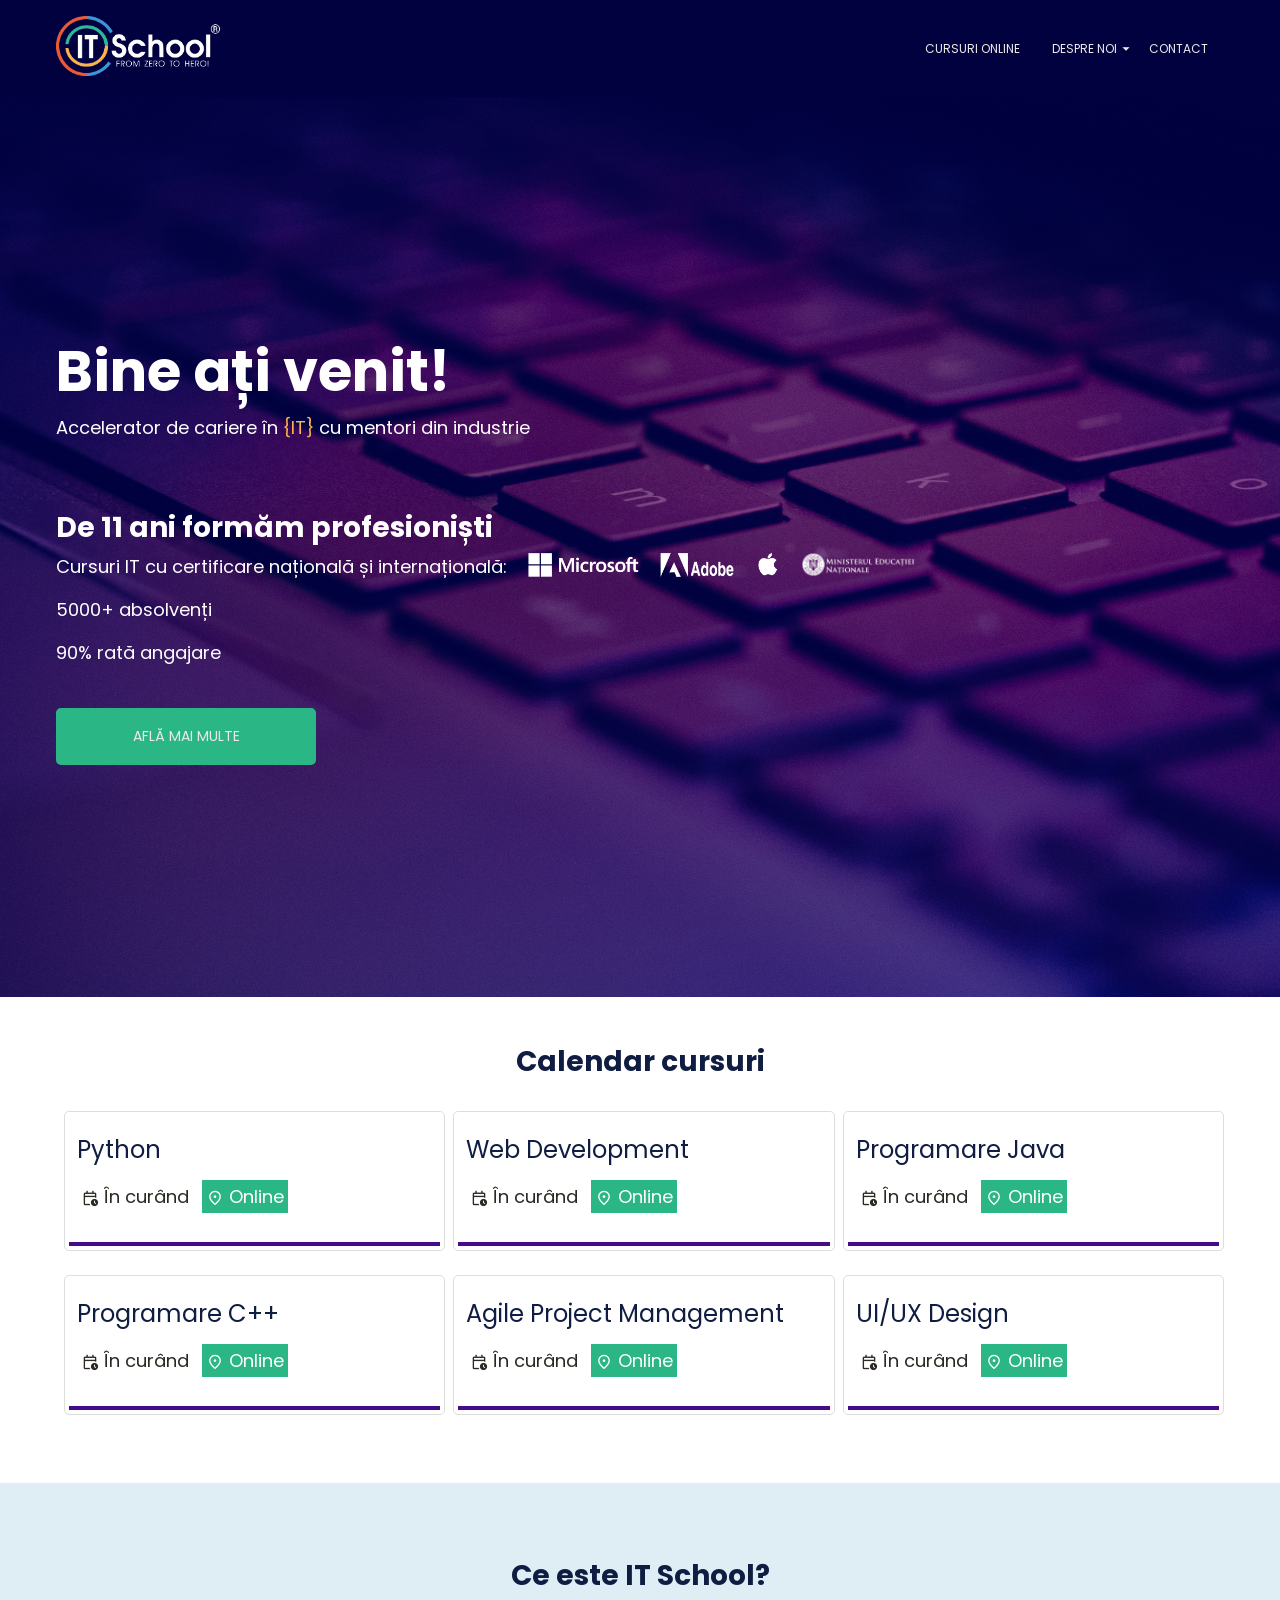
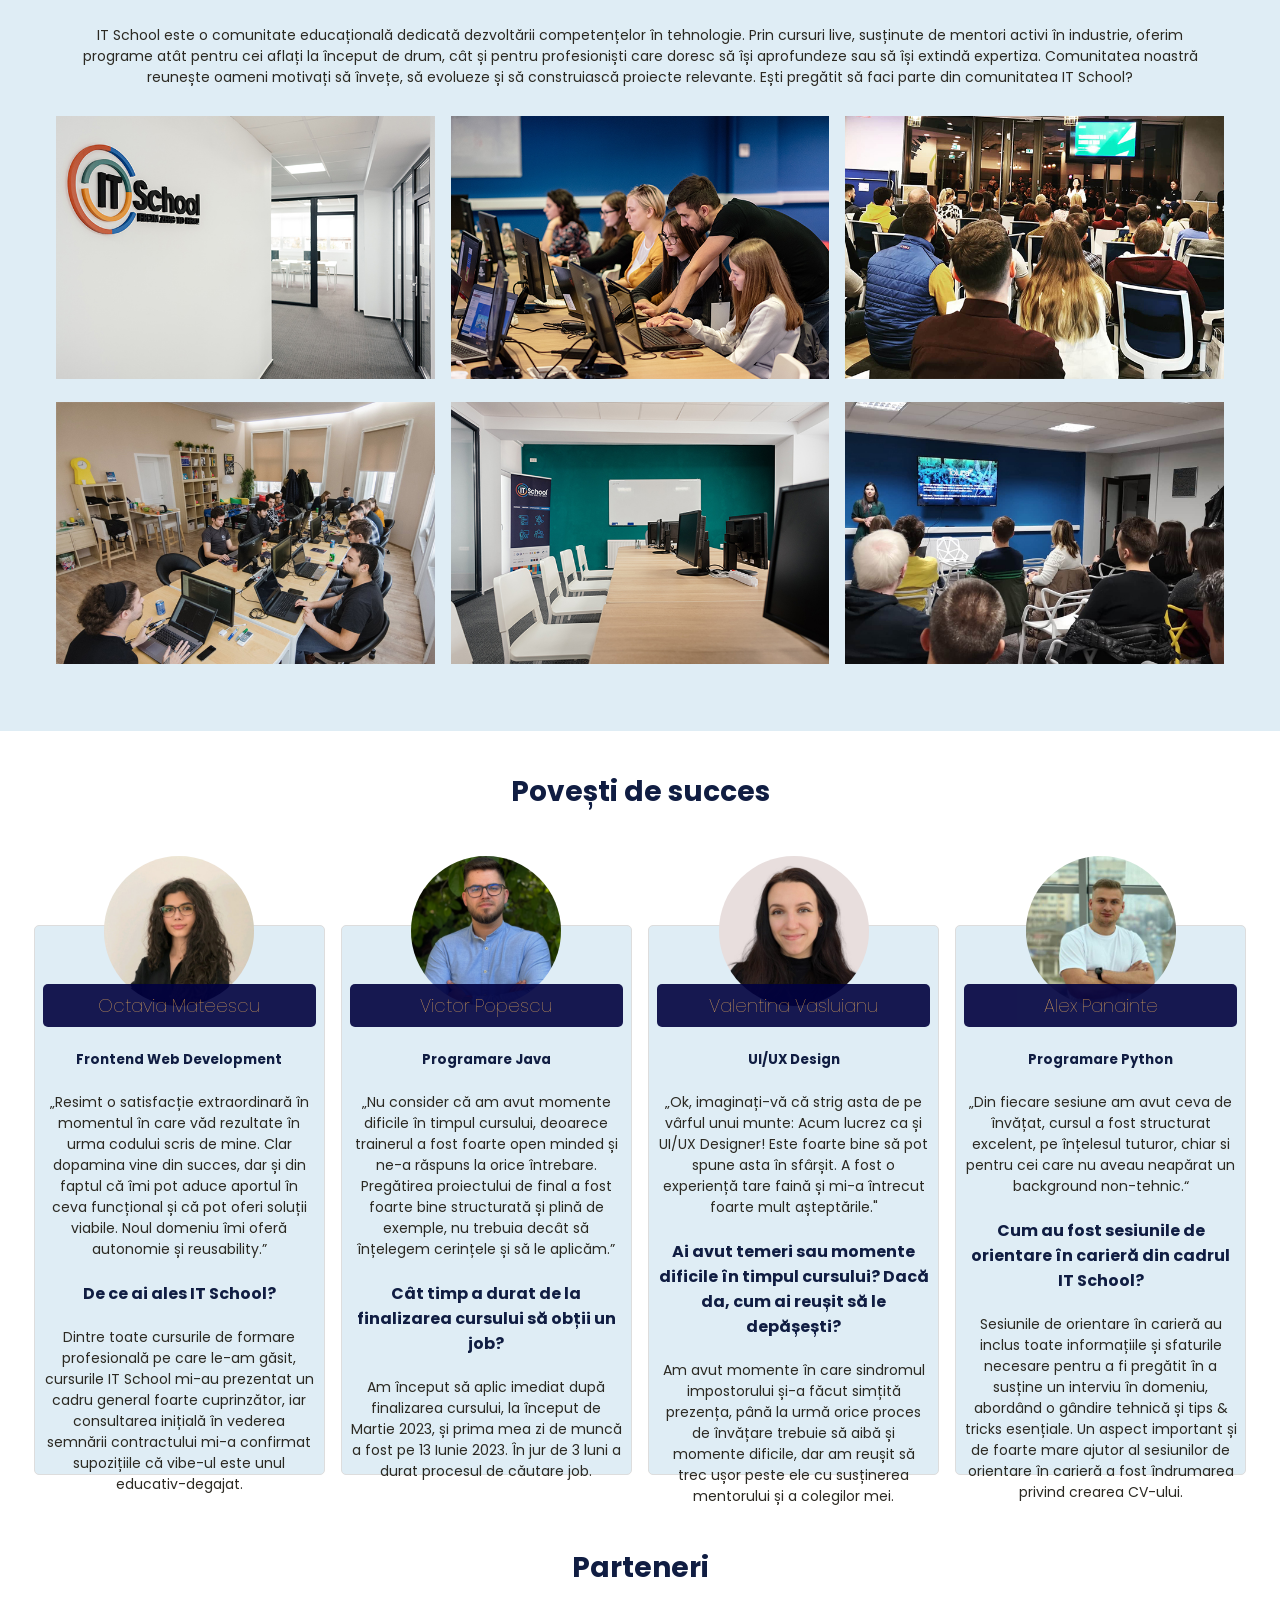
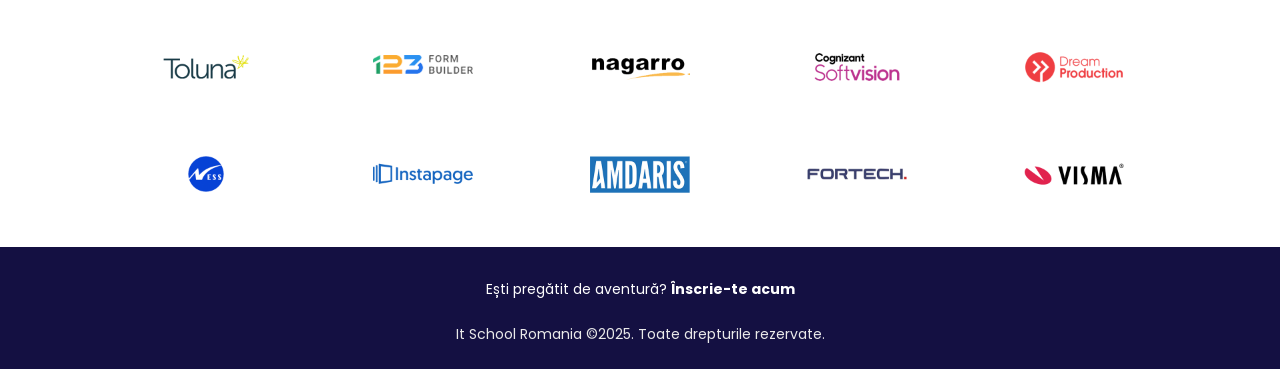
==== commit 3c7d7f59: "add link to itschool icon" ====
--- a/index.html
+++ b/index.html
@@ -9,6 +9,7 @@
       name="description"
       content="Prima aplicatie de UI folosind doar HTML si CSS"
     />
+    <link rel="icon" type="image/png" href="img/itschool-icon.png"/>
     <link rel="preconnect" href="https://fonts.googleapis.com" />
     <link rel="preconnect" href="https://fonts.gstatic.com" crossorigin />
     <link
--- a/css/main.css
+++ b/css/main.css
@@ -154,6 +154,7 @@
 nav ul li {
   position: relative;
 }
+
 /* Ascundem by default submeniul */
 nav .submenu {
   display: none;
@@ -206,7 +207,7 @@
     /* schimbam modul de afisare a cursorului  */
     cursor: pointer;
   }
-  /* input:checked ~ ul -> inseamna ca aplica css-ul doar pentru fratii de tip ul de pe acelasi nivel cu input-ul */
+
   nav input[type="checkbox"]:checked ~ ul {
     display: block;
     width: 100%;
@@ -228,9 +229,10 @@
   background-color: var(--bg-dark);
 }
 
-footer p {
+footer p,
+footer a {
   color: var(--text-light);
   text-align: center;
   font-size: var(--fs-medium);
-  padding: var(--spacing-medium) 0;
-}
+  padding: var(--spacing-small) 0;
+}
--- a/css/homepage.css
+++ b/css/homepage.css
@@ -1,5 +1,4 @@
 /* Welcome section stilizare */
-
 .welcome {
   background-image: url("../img/welcome-background.png");
   width: 100%;
@@ -8,6 +7,13 @@
   display: flex;
   justify-content: center;
   align-items: center;
+}
+
+.welcome .container {
+  display: flex;
+  flex-direction: column;
+  /* Facem ca acest container sa ocupe tot spatiul disponibil */
+  flex-grow: 1;
 }
 
 .welcome h1,
@@ -19,6 +25,7 @@
 .welcome h2 {
   margin-top: 50px;
 }
+
 .welcome p {
   font-size: var(--fs-large);
   margin-bottom: var(--spacing-medium);
@@ -35,23 +42,14 @@
 .welcome img {
   height: 24px;
   width: auto;
-
   margin-left: var(--spacing-medium);
   position: relative;
   top: var(--spacing-tiny);
 }
 
-.welcome .container {
-  display: flex;
-  flex-direction: column;
-  /* Facem ca acest container sa ocupe tot spatiul disponibil */
-  flex-grow: 1;
-}
-
 .welcome a {
   color: var(--text-light);
   background-color: var(--button-color);
-
   font-size: var(--fs-medium);
   text-transform: uppercase;
   text-align: center;
@@ -65,6 +63,7 @@
   background-color: transparent;
 }
 
+/* Stilizare responsive Sectiune Welcome */
 @media (max-width: 768px) {
   .welcome img {
     display: block;
@@ -156,6 +155,7 @@
   border-bottom: 4px solid #460b8d;
 }
 
+/* Stilizare responsive Sectiune cursuri */
 @media (max-width: 992px) {
   .courses .course-wrapper {
     width: 50%;
@@ -184,13 +184,7 @@
 .who-we-are h2,
 .who-we-are p {
   text-align: center;
-  margin-bottom: var(--spacing-large);
-}
-
-.who-we-are p {
-  margin-right: var(--spacing-small);
-  margin-left: var(--spacing-small);
-  font-size: var(--fs-large);
+  margin: var(--spacing-large);
 }
 
 .who-we-are .images-container {
@@ -211,6 +205,7 @@
   margin-bottom: var(--spacing-medium);
 }
 
+/* Stilizare responsive Sectiune Cine Suntem */
 @media (max-width: 992px) {
   .who-we-are .image-wrapper {
     width: 50%;
@@ -222,11 +217,13 @@
     width: 100%;
   }
 }
+
 /* Stilizare sectiune Testimoniale */
 .testimoniale h2 {
   text-align: center;
   margin-top: 40px;
 }
+
 .testimoniale .absolvent-container {
   display: flex;
   flex-wrap: wrap;
@@ -236,7 +233,8 @@
 }
 
 .testimoniale .absolvent-wrapper {
-  width: 22%;
+  width: 24%;
+  height: auto;
   padding-right: var(--spacing-small);
   padding-left: var(--spacing-small);
   margin-bottom: var(--spacing-large);
@@ -246,10 +244,10 @@
 .testimoniale .absolvent-wrapper h5 {
   color: var(--text-primary);
 }
+
 .testimoniale .absolvent {
   width: 100%;
   height: 550px;
-  padding: var(--spacing-tiny);
   border: 1px solid #ddd;
   border-radius: 5px;
   padding-top: 50px;
@@ -257,6 +255,7 @@
   position: relative;
   display: flex;
   justify-content: center;
+  background-color: var(--bg-secondary);
 }
 
 .testimoniale .container.grid {
@@ -269,7 +268,6 @@
   border-radius: 50%;
   position: absolute;
   top: -70px;
-  filter: grayscale(100%);
 }
 
 .testimoniale h3 {
@@ -295,36 +293,25 @@
   padding: 0 var(--spacing-small);
 }
 
+/* Stilizare responsive Sectiune Testimoniale */
 @media (max-width: 992px) {
   .testimoniale .absolvent-wrapper {
-    width: calc(100% / 3);
+    width: 70%;
   }
 }
 
 @media (max-width: 768px) {
   .testimoniale .absolvent-wrapper {
-    width: 50%;
+    width: 80%;
   }
 }
 
 @media (max-width: 576px) {
   .testimoniale .absolvent-wrapper {
-    width: 100%;
+    width: 90%;
   }
   .testimoniale .absolvent {
-    height: 300px;
-  }
-}
-
-@media (max-width: 460px) {
-  .testimoniale .absolvent {
-    height: 400px;
-  }
-}
-
-@media (min-width: 985px) and (max-width: 1195px) {
-  .testimoniale .absolvent {
-    height: 470px;
+    height: auto;
   }
 }
 
